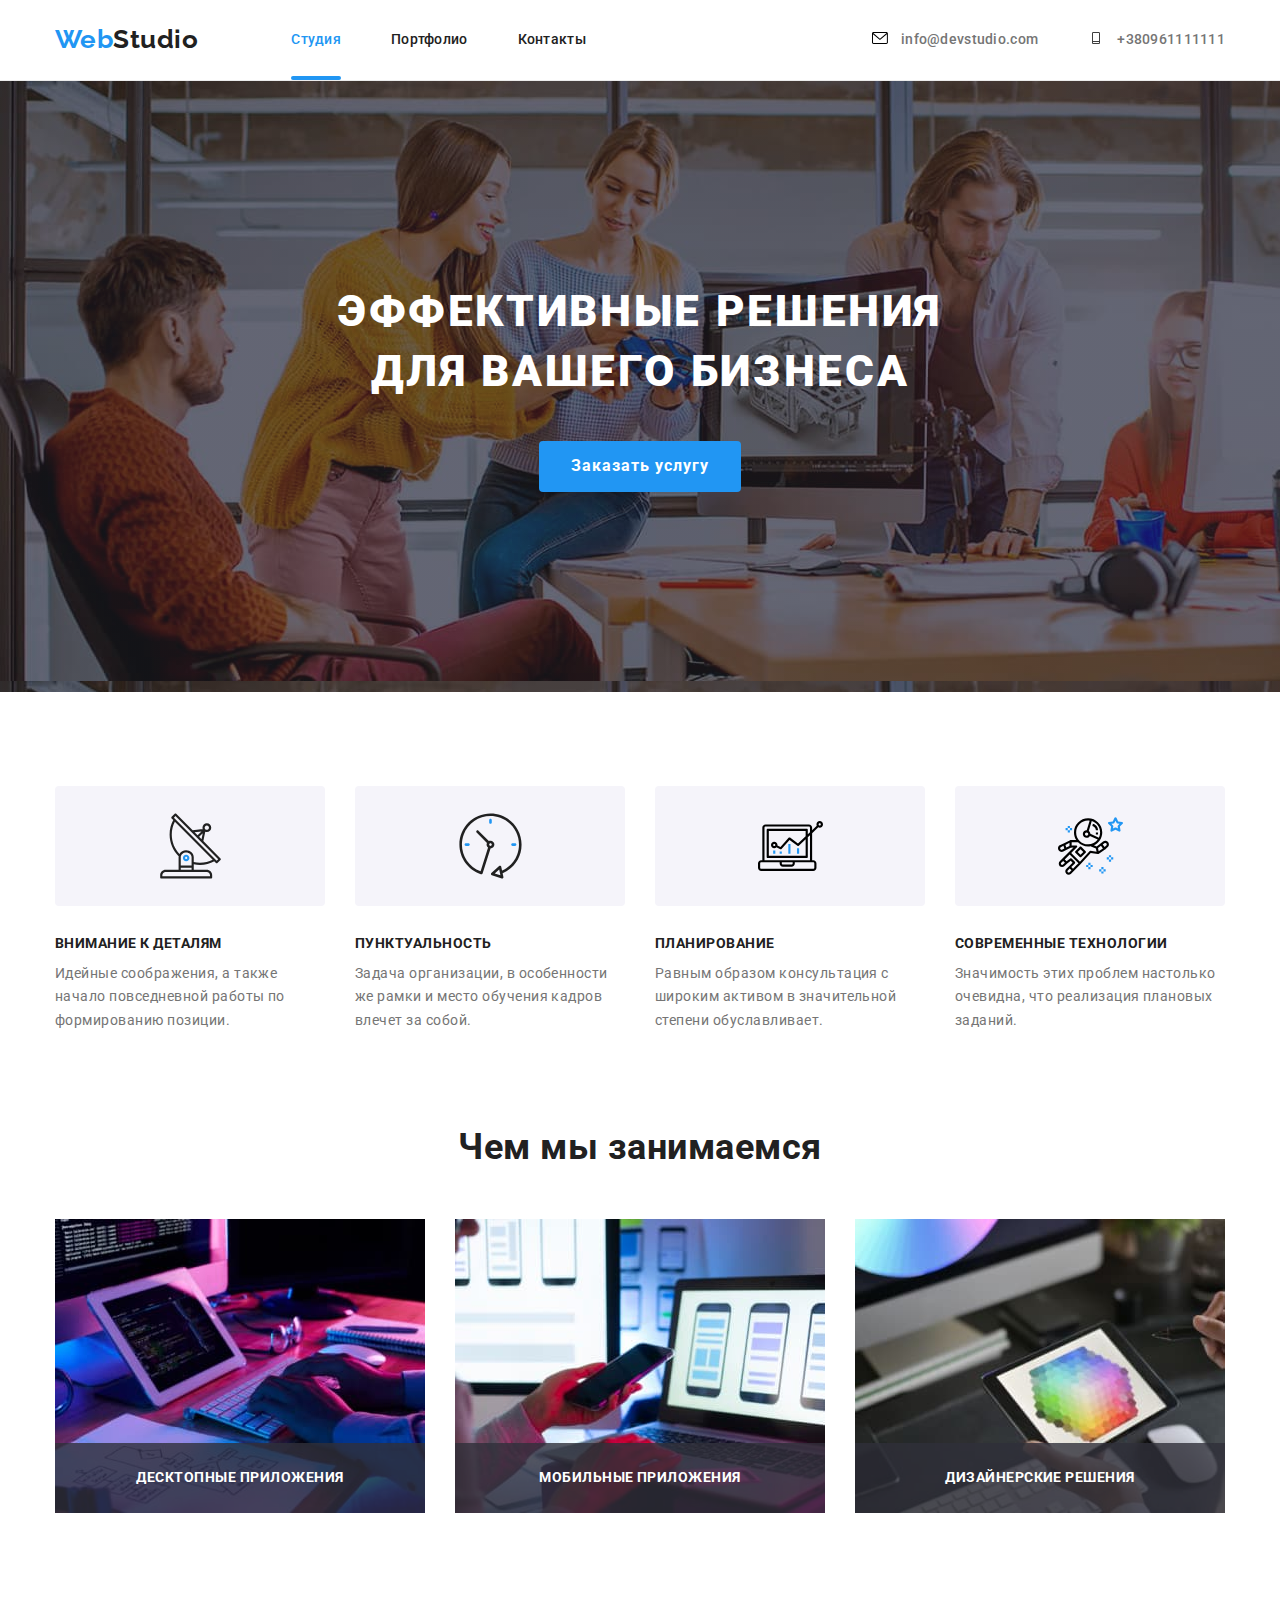
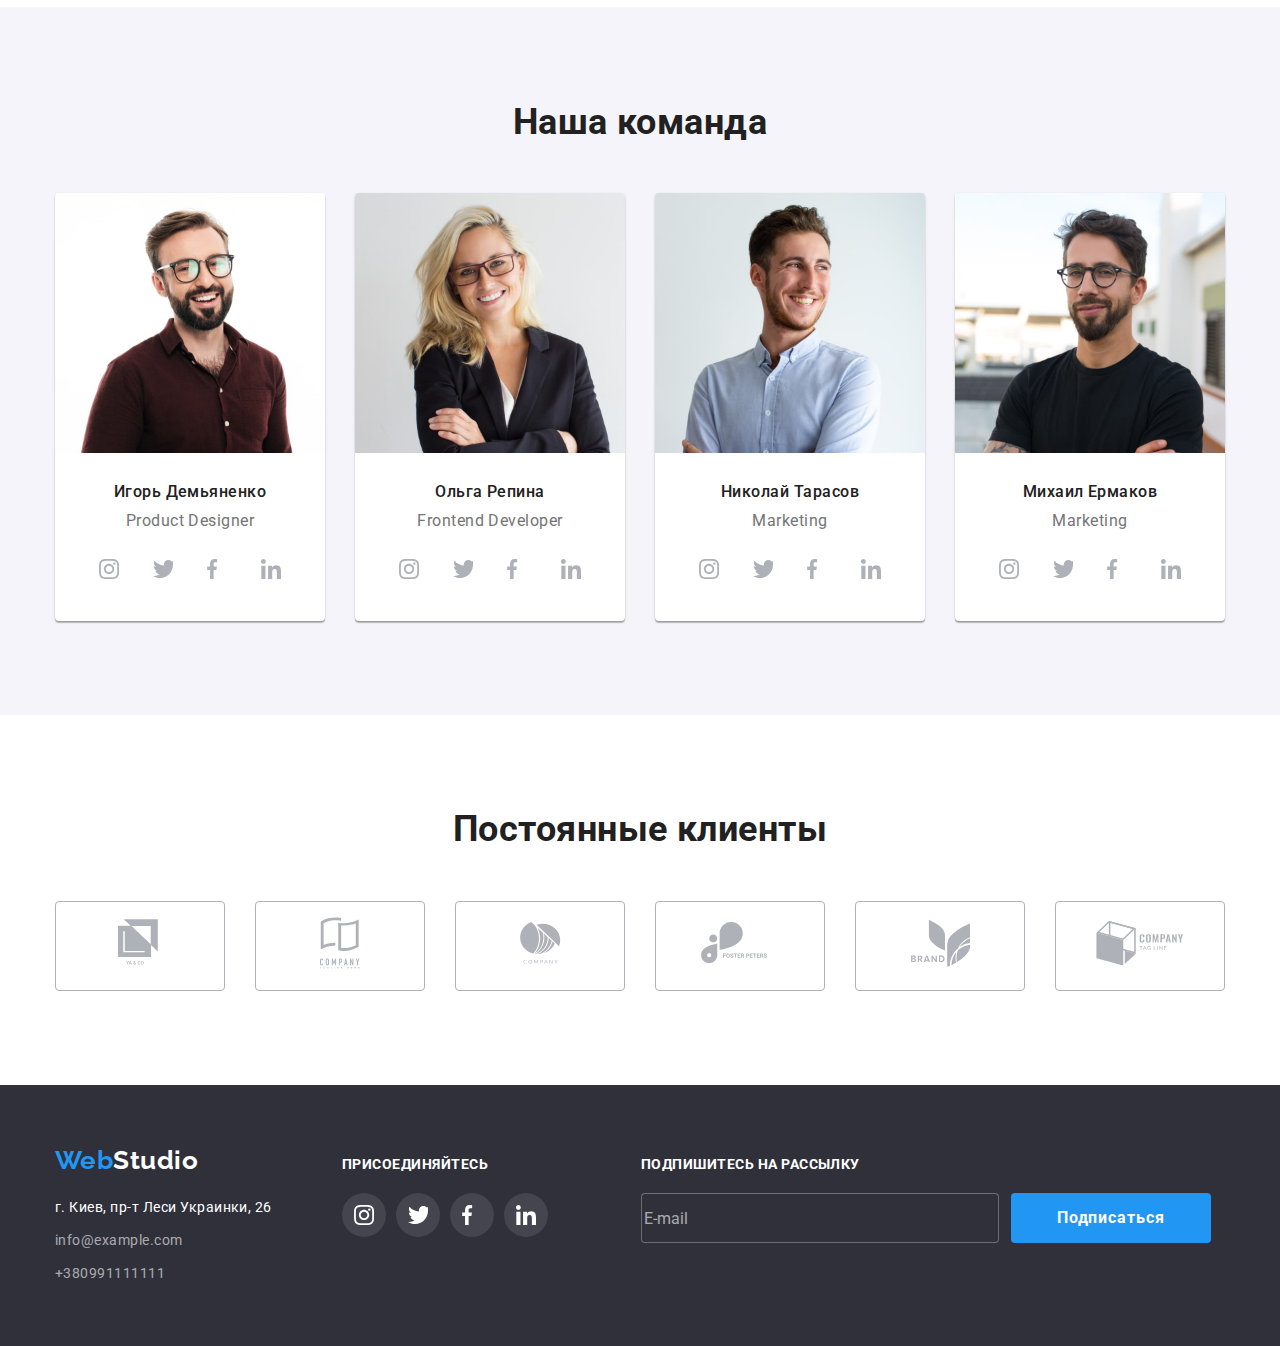
==== index.html @ 142e1faa "готовая форма" ====
<!DOCTYPE html>
<html lang="ru">
<head>
    <meta charset="UTF-8">
    <meta name="viewport" content="width=device-width, initial-scale=1.0">
    <title>WebStudio</title>
    <!-- шрифты -->
    <link rel="preconnect" href="https://fonts.gstatic.com">
    <link href="https://fonts.googleapis.com/css2?family=Raleway:wght@700&family=Roboto:wght@400;500;700;900&display=swap" rel="stylesheet">
    <!-- нормалайз -->     
    <link rel="stylesheet" href="https://cdnjs.cloudflare.com/ajax/libs/modern-normalize/1.0.0/modern-normalize.min.css">

    <link rel="stylesheet" href="./css/styles.css"/>
</head>
<body>
    <header class="header">
        <div class="container">
            <nav class="navigation">
                <a class="logo" href="./index.html">Web<span class="span-header">Studio</span></a>
                <ul class="navigation-list list">
                    <li class="item">
                        <a class="navigation-link twin current" href="">Студия</a>
                    </li>
                    <li class="item">
                        <a class="navigation-link twin" href="./portfolio.html">Портфолио</a>
                    </li>
                    <li class="item">
                        <a class="navigation-link twin" href="">Контакты</a>
                    </li>
                </ul>
            </nav>
                <ul class="contacts-list list">
                    <li class="item">
                        <a class="info twin" href="mailto:info@devstudio.com">
                            <svg class="icons-link" width="16" height="12">
                                <use href="./images/icons.svg#mail"></use>
                            </svg>
                            info@devstudio.com
                        </a>
                    </li>
                    <li class="item">
                        <a class="info twin" href="tel:+380961111111">
                            <svg class="icons-link" width="16" height="12">
                                <use href="./images/icons.svg#phone"></use>
                            </svg>
                            +380961111111
                        </a>
                    </li>
                </ul>
        </div>
    </header>
    <main>
        <!-- HERO -->
        <section class="section-hero section">
            <h1 class="heading">Эффективные решения<br/>для вашего бизнеса</h1>
                <button class="button hero" type="button" data-modal-open>Заказать услугу</button>
        </section>
        <section class="section-advantages section">
            <div class="container">
                <h2 class="visually-hidden">Преимущества</h2>
                <ul class="advantages list">
                    <li class="item">
                        <div class="box">
                            <svg class="icons-advantages" width="65" height="70">
                                <use href="./images/icons.svg#antenna"></use>
                            </svg>
                        </div>
                        <h3 class="heading">Внимание к деталям</h3>
                        <p>Идейные соображения, а также начало повседневной работы по формированию позиции.</p>
                    </li>
                    <li class="item">
                        <div class="box">
                            <svg class="icons-advantages" width="65" height="70">
                                <use href="./images/icons.svg#clock"></use>
                            </svg>
                        </div>
                        <h3 class="heading">Пунктуальность</h3>
                        <p>Задача организации, в особенности же рамки и место обучения кадров влечет за собой.</p>
                    </li>
                    <li class="item">
                        <div class="box">
                            <svg class="icons-advantages" width="65" height="70">
                                <use href="./images/icons.svg#diagram"></use>
                            </svg>
                        </div>
                        <h3 class="heading">Планирование</h3>
                        <p>Равным образом консультация с широким активом в значительной степени обуславливает.</p>
                    </li>
                    <li class="item">
                        <div class="box">
                            <svg class="icons-advantages" width="65" height="70">
                                <use href="./images/icons.svg#astronaut"></use>
                            </svg>
                        </div>
                        <h3 class="heading">Современные технологии</h3>
                        <p>Значимость этих проблем настолько очевидна, что реализация плановых заданий.</p>
                    </li>
                </ul>
            </div>
        </section>
        <section class="section-occupation section">
            <div class="container">
                <h2 class="heading">Чем мы занимаемся</h2>
                <ul class="occupation-list list">
                    <li class="item">
                        <div class="occupation-wrapper">
                            <img src="./images/занятие/img.jpg" alt="" width="370" height="294">
                            <p class="occupation-text">Десктопные приложения</p>
                        </div>
                    </li>
                    <li class="item">
                        <div class="occupation-wrapper">
                            <img src="./images/занятие/img-1.jpg" alt="" width="370" height="294">
                            <p class="occupation-text">Мобильные приложения</p>
                        </div>
                    </li>
                    <li class="item">
                        <div class="occupation-wrapper">
                            <img src="./images/занятие/img-2.jpg" alt="" width="370" height="294">
                            <p class="occupation-text">Дизайнерские решения</p>
                        </div>
                    </li>
                </ul>
            </div>
        </section>
        <section class="section-team section">
            <div class="container">
                <h2 class="heading">Наша команда</h2>
                <ul class="team-list list">
                    <li class="item">
                        <div class="card">
                            <div class="card-thumb">
                        <img src="./images/команда/img.jpg" alt="" width="270" height="260">
                            </div>
                            <div class="our-team">
                                <h3 class="heading">Игорь Демьяненко</h3>
                                <p>Product Designer</p>
                                <ul class="icon-list list">
                                    <li class="item-icon">
                                        <a class="social-link" href="#">
                                            <svg class="svg-icons">
                                                <use href="./images/icons.svg#instagram"></use>
                                            </svg>
                                        </a>
                                    </li>
                                    <li class="item-icon">
                                        <a class="social-link" href="#">
                                            <svg class="svg-icons">
                                                <use href="./images/icons.svg#twitter"></use>
                                            </svg>
                                        </a>
                                    </li>
                                    <li class="item-icon">
                                        <a class="social-link" href="#">
                                            <svg class="svg-icons">
                                                <use href="./images/icons.svg#facebook"></use>
                                            </svg>
                                        </a>
                                    </li>
                                    <li class="item-icon">
                                        <a class="social-link" href="#">
                                            <svg class="svg-icons">
                                                <use href="./images/icons.svg#linkedin"></use>
                                            </svg>
                                        </a>
                                    </li>
                                </ul>
                            </div>
                        </div>
                    </li>
                    <li class="item">
                        <div class="card">
                            <div class="card-thumb">
                        <img src="./images/команда/img-1.jpg" alt="" width="270" height="260">
                            </div>
                            <div class="our-team">
                                <h3 class="heading">Ольга Репина</h3>
                                <p>Frontend Developer</p>
                                <ul class="icon-list list">
                                    <li class="item-icon">
                                        <a class="social-link" href="#">
                                            <svg class="svg-icons">
                                                <use href="./images/icons.svg#instagram"></use>
                                            </svg>
                                        </a>
                                    </li>
                                    <li class="item-icon">
                                        <a class="social-link" href="#">
                                            <svg class="svg-icons">
                                                <use href="./images/icons.svg#twitter"></use>
                                            </svg>
                                        </a>
                                    </li>
                                    <li class="item-icon">
                                        <a class="social-link" href="#">
                                            <svg class="svg-icons">
                                                <use href="./images/icons.svg#facebook"></use>
                                            </svg>
                                        </a>
                                    </li>
                                    <li class="item-icon">
                                        <a class="social-link" href="#">
                                            <svg class="svg-icons">
                                                <use href="./images/icons.svg#linkedin"></use>
                                            </svg>
                                        </a>
                                    </li>
                                </ul>
                            </div>
                        </div>
                    </li>
                    <li class="item">
                        <div class="card">
                            <div class="card-thumb">
                        <img src="./images/команда/img-2.jpg" alt="" width="270" height="260">
                            </div>
                            <div class="our-team">
                                <h3 class="heading">Николай Тарасов</h3>
                                <p>Marketing</p>
                                <ul class="icon-list list">
                                    <li class="item-icon">
                                        <a class="social-link" href="#">
                                            <svg class="svg-icons">
                                                <use href="./images/icons.svg#instagram"></use>
                                            </svg>
                                        </a>
                                    </li>
                                    <li class="item-icon">
                                        <a class="social-link" href="#">
                                            <svg class="svg-icons">
                                                <use href="./images/icons.svg#twitter"></use>
                                            </svg>
                                        </a>
                                    </li>
                                    <li class="item-icon">
                                        <a class="social-link" href="#">
                                            <svg class="svg-icons">
                                                <use href="./images/icons.svg#facebook"></use>
                                            </svg>
                                        </a>
                                    </li>
                                    <li class="item-icon">
                                        <a class="social-link" href="#">
                                            <svg class="svg-icons">
                                                <use href="./images/icons.svg#linkedin"></use>
                                            </svg>
                                        </a>
                                    </li>
                                </ul>
                            </div>
                        </div>
                    </li>
                    <li class="item">
                        <div class="card">
                            <div class="card-thumb">
                        <img src="./images/команда/img-3.jpg" alt="" width="270" height="260">
                            </div>
                            <div class="our-team">
                                <h3 class="heading">Михаил Ермаков</h3>
                                <p>Marketing</p>
                                <ul class="icon-list list">
                                    <li class="item-icon">
                                        <a class="social-link" href="#">
                                            <svg class="svg-icons">
                                                <use href="./images/icons.svg#instagram"></use>
                                            </svg>
                                        </a>
                                    </li>
                                    <li class="item-icon">
                                        <a class="social-link" href="#">
                                            <svg class="svg-icons">
                                                <use href="./images/icons.svg#twitter"></use>
                                            </svg>
                                        </a>
                                    </li>
                                    <li class="item-icon">
                                        <a class="social-link" href="#">
                                            <svg class="svg-icons">
                                                <use href="./images/icons.svg#facebook"></use>
                                            </svg>
                                        </a>
                                    </li>
                                    <li class="item-icon">
                                        <a class="social-link" href="#">
                                            <svg class="svg-icons">
                                                <use href="./images/icons.svg#linkedin"></use>
                                            </svg>
                                        </a>
                                    </li>
                                </ul>
                            </div>
                        </div>
                    </li>
                </ul>
            </div>
        </section>
        <section class="section-clients section">
            <div class="container">
                <h2 class="heading">Постоянные клиенты</h2>
                <ul class="clients-list list">
                    <li class="item-clients">
                        <a href="#">
                            <svg class="svg-logo" width="44" height="49">
                                <use href="./images/icons.svg#logo-1"></use>
                            </svg>
                        </a>
                    </li>
                    <li class="item-clients">
                        <a href="#">
                            <svg class="svg-logo" width="40" height="52">
                                <use href="./images/icons.svg#logo-2"></use>
                            </svg>
                        </a>
                    </li>
                    <li class="item-clients">
                        <a href="#">
                            <svg class="svg-logo" width="41" height="42">
                                <use href="./images/icons.svg#logo-3"></use>
                            </svg>
                        </a>
                    </li>
                    <li class="item-clients">
                        <a href="#">
                            <svg class="svg-logo" width="79" height="42">
                                <use href="./images/icons.svg#logo-4"></use>
                            </svg>
                        </a>
                    </li>
                    <li class="item-clients">
                        <a href="#">
                            <svg class="svg-logo" width="59" height="47">
                                <use href="./images/icons.svg#logo-5"></use>
                            </svg>
                        </a>
                    </li>
                    <li class="item-clients">
                        <a href="#">
                            <svg class="svg-logo" width="88" height="45">
                                <use href="./images/icons.svg#logo-6"></use>
                            </svg>
                        </a>
                    </li>
                </ul>
            </div>
        </section>
    </main>
    <footer class="footer">
        <div class="container">
            <div class="footer-wrapper">
                <div class="footer-address">
                    <a class="logo footer" href="">Web<span class="span-footer">Studio</span>
                    </a>
                    <address class="address">
                        <p>г. Киев, пр-т Леси Украинки, 26</p>
                        <ul class="footer-contacts list">
                            <li class="item">
                                <a class="info" href="mailto:info@example.com">info@example.com</a>
                            </li>
                            <li class="item">
                                <a class="info" href="tel:+380991111111">+380991111111</a>
                            </li>
                        </ul>
                    </address>
                </div>
                <div class="footer-social">
                    <b class="join">ПРИСОЕДИНЯЙТЕСЬ</b>
                    <ul class="footer-social-list list">
                        <li class="social-item">
                            <a class="social-link" href="#">
                                <svg class="svg-icons white">
                                    <use href="./images/icons.svg#instagram"></use>
                                </svg>
                            </a>
                        </li>
                        <li class="social-item">
                            <a class="social-link" href="#">
                                <svg class="svg-icons white">
                                    <use href="./images/icons.svg#twitter"></use>
                                </svg>
                            </a>
                        </li>
                        <li class="social-item">
                            <a class="social-link" href="#">
                                <svg class="svg-icons white">
                                    <use href="./images/icons.svg#facebook"></use>
                                </svg>
                            </a>
                        </li>
                        <li class="social-item">
                            <a class="social-link" href="#">
                                <svg class="svg-icons white">
                                    <use href="./images/icons.svg#linkedin"></use>
                                </svg>
                            </a>
                        </li>
                    </ul>
                </div>
                <div class="footer-subscribe">
                    <b class="subscribe">Подпишитесь на рассылку</b>
                    <form>
                        <input class="subscribe-input" type="email" placeholder="E-mail">
                        <button>Подписаться</button>
                    </form>
                </div>
            </div>
        </div>
    </footer>
    <div class="backdrop is-hidden" data-modal>
        <div class="modal">
            <button class="modal-button" type="button" data-modal-close>
                <svg class="button-svg" width="11" height="11">
                    <use href="./images/icons.svg#close-btn"></use>
                </svg>
            </button>
            <form class="form" action="#">
                <b>Оставьте свои данные, мы вам перезвоним</b>
                <lable class="form-lable">
                    Имя        
                    <span class="wrapper-field">
                        <input class="form-input" type="name">
                        <svg class="form-svg" width="18" height="18">
                            <use href="./images/icons.svg#form-1"></use>
                        </svg>
                    </span>
                </lable>
                <lable class="form-lable">
                    Телефон
                    <span class="wrapper-field">
                        <input class="form-input" type="tel" required
                        pattern="[0-9]{3}-[0-9]{3}-[0-9]{2}-[0-9]{2}" title="096-111-11-11">
                        <svg class="form-svg" width="18" height="18">
                            <use href="./images/icons.svg#form-2"></use>
                        </svg>
                    </span>
                </lable>
                <lable class="form-lable">
                    Почта
                    <span class="wrapper-field">
                        <input class="form-input" type="email" required>
                        <svg class="form-svg" width="18" height="18">
                            <use href="./images/icons.svg#form-3"></use>
                        </svg>
                    </span>
                </lable>
                <label class="form-lable massage">
                    Комментарий
                    <textarea class="form-message" name="comment" placeholder="Введите текст"></textarea>
                </label>
                <input type="checkbox" id="user-term" name="user-term" class="input-checkbox visually-hidden" required>
                <label for="user-term" class="lable-checkbox">
                    Соглашаюсь с рассылкой и принимаю&nbsp;
                    <a href="#">Условия договора</a>
                </label>
                <button type="submit" class="button-form">Отправить</button>
            </form> 
        </div>
    </div>
    <script src="./js/modal.js"></script>
</body>
</html>
---- css/styles.css ----
:root {
    --primary-text-color: #212121;
    --primary-white-color: #ffffff;
    --title-text-color: #757575;
    --accent-color:  #2196F3;
    --main-font: Roboto, sans-serif;
    --card-shadow:  0px 1px 3px rgba(0, 0, 0, 0.12),
     0px 1px 1px rgba(0, 0, 0, 0.14), 0px 2px 1px rgba(0, 0, 0, 0.2);
}

body { 
    font-family: Roboto, sans-serif;
    color:var(--title-text-color);
    letter-spacing: 0.03em;
}

h1,
h2,
h3,
h4,
h5,
h6,
p {
    margin: 0;
}

ul, ol {
    margin: 0;
    padding: 0;
}

img {
    display:block;
}

a {
    text-decoration: none;
}

button {
    font-family: inherit;
    cursor: pointer;
    display: block;
    border: none;
}

.container {
    width: 1200px;
    margin: 0 auto;
    padding-left: 15px;
    padding-right: 15px;
    /* background-color: ; */
}

.visually-hidden {
    position: absolute !important;
    clip: rect(1px 1px 1px 1px);  /* IE6, IE7 */
    clip: rect(1px, 1px, 1px, 1px);
    padding: 0 !important; 
    border: 0 !important;
    height: 1px !important;
    width: 1px !important;
    overflow: hidden;
}

/* ==============  LOGO  ============ */

.logo {
    padding-top: 24px;
    padding-bottom: 24px;
    color:var(--accent-color);
    font-family: Raleway, sans-serif;

    font-weight: 700;
    font-size: 26px;
    line-height: 1.2;
}

.logo .span-footer {
    color:var(--primary-white-color);
}

.logo .span-header {
    color:var(--primary-text-color);
}

/* ==============  ССЫЛКИ NAV  ============== */

 .header .twin {
    display: inline-block;
    padding-top: 32px;
    padding-bottom: 32px;

    font-weight: 500;
    font-size: 14px;
    line-height: 1.14;
    letter-spacing: 0.02em;
} 

.navigation-list a {
    position: relative;  /*для подчеркивания*/
    color:var(--primary-text-color);
}

.contacts-list a {
    color:var(--title-text-color);
}

/*  флексы шапки  */

.navigation-list {
    display: flex;
    text-align: center;
    margin-left: 93px;
}

.contacts-list {
    display: flex;
    text-align: center;
    margin-left: auto;
}

.contacts-list .item:not(:last-child){
    margin-right: 50px;
}

.navigation-list .item:not(:last-child){
    margin-right: 50px;
}

/*  svg / contact */

.contacts-list .icons-link {
    display: inline-flex;
    margin-right: 10px;
    color: #757575;
}

.contacts-list .info:hover .icons-link,
.contacts-list .info:focus .icons-link {
    fill:var(--accent-color);
}

/* ==============  эффект текущей страницы ============ */

.navigation-list .current {
    color: var(--accent-color);
}

/*  нижнее подчеркивание */

.current::after{
    content: '';
    position: absolute;
    left: 0;
    bottom: 0;

    display: block;
    width: 100%;
    height: 4px;
    border-radius: 2px;
    background-color:var(--accent-color);

    transition: opacity 250ms cubic-bezier(0.4, 0, 0.2, 1);
}

/* ============== ХЕДЕР  ============== */

.header{
    border-bottom: 1px solid #ECECEC;
}

.header .container {
    display: flex;
    align-items: center;
}

.navigation {
    display: flex;
    align-items: center;
}

/* ============= ГЕРОЙ =============== */

.section-hero {
    max-width: 1600px;
    background-color:#2F303A;
    padding-top: 200px;
    padding-bottom: 200px;
    background-image: linear-gradient(rgba(47, 48, 58, 0.4), rgba(47, 48, 58, 0.4)), url("../images/герой/Img1.jpg");
}

.section-hero h1 {
    margin-bottom: 40px;
    color:var(--primary-white-color);

    font-weight: 900;
    font-size: 44px;
    line-height: 1.37;
    text-align: center;
    letter-spacing: 0.06em;
    text-transform: uppercase
}

/* ============== ЗАГОЛОВКИ / цвет  ============== */

.heading {
    color:var(--primary-text-color);
}

/* ==============  КНОПКИ   ============== */

.section-hero button {
    text-align: center;
    margin: 0 auto;

    min-width: 200px;
    font-weight: 700;
    font-size: 16px;
    line-height: 1.88;
    letter-spacing: 0.06em;

    padding: 10px 32px;
    border-radius: 4px;
    background-color: var(--accent-color);
    color: var(--primary-white-color);
}

/* ============= ПРЕИМУЩЕСТВА =============== */

.section-advantages .container {
    padding-top: 94px;
}

.advantages h3 {
    margin-bottom: 10px;

    font-weight: 700;
    font-size: 14px;
    line-height: 1.14;
    text-transform: uppercase;
}

.advantages p {
    font-size: 14px;
    line-height: 1.71;
}

.advantages {
    display: flex;
}

.advantages .item:not(:last-child){
    margin-right: 30px;
}

.box {
    display: flex;
    justify-content: center;
    align-items: center;
    width: 270px;
    height: 120px;
    background: #F5F4FA;
    border-radius: 4px;
    margin-bottom: 30px;
}

/* ============= ЗАНЯТИЕ =============== */

.section-occupation .container {
    padding-top: 94px;
    padding-bottom: 94px;
}

.section-occupation h2 {
    margin-bottom: 50px;
    text-align: center;

    font-weight: 700;
    font-size: 36px;
    line-height: 1.16;
}

.occupation-list {
    display: flex;
}

.occupation-list .item:not(:last-child){
    margin-right: 30px;
}


/*  встплывающее окно  */
.occupation-wrapper {
    position: relative;
}

.occupation-text {
    position: absolute;
    bottom:0;
    right:0;
    width: 100%;
    padding-top: 27px;
    padding-bottom: 27px;

    font-weight: 700;
    font-size: 14px;
    line-height: 1.14;
    text-align: center;
    text-transform: uppercase;
    color: var(--primary-white-color);
    background-color: rgba(47, 48, 58, 0.8);

}
/* ============= Наша команда / svg  =============== */

.svg-icons {
    fill: #AFB1B8;
    width: 20px;
    height: 20px;
}

.icon-list {
    display: flex;
    justify-content: space-between;
    padding-left: 32px;
    padding-right: 32px;
}

.social-link {
    display: flex;
    justify-content: center;
    align-items: center;
    width: 44px;
    height: 44px;
    border-radius: 50%;

    transition: background-color 250ms cubic-bezier(0.4, 0, 0.2, 1);
}

.social-link:hover .svg-icons,
.social-link:focus .svg-icons {
    fill: var(--primary-white-color);    
}

.item-icon:hover .social-link,
.item-icon:focus .social-link{
    background-color:var(--accent-color);
}

/* ============= Наша команда  =============== */
.section-team {
    padding-top: 94px;
    padding-bottom: 94px;
    background-color: #F5F4FA;
}

.section-team h2 {
    margin-bottom: 50px;

    font-weight: 700;
    font-size: 36px;
    line-height: 1.17;
    text-align: center;
}

.team-list {
    display: flex;
}

.team-list .item:not(:last-child){
    margin-right: 30px;
} 

.team-list h3 {
    margin-bottom: 10px;

    font-weight: 500;
    font-size: 16px;
    line-height: 1.18;
}

.team-list p {
    margin-bottom: 16px;

    font-size: 16px;
    line-height: 1.18;
}

.card {
    background: var(--primary-white-color);
    border-radius: 0px 0px 4px 4px;
    box-shadow: var(--card-shadow);
    border-radius: 4px;
    overflow: hidden;
}

.our-team {
    padding-top: 30px;
    padding-bottom: 30px;
    text-align: center;
}

/* ============== ПОСТОЯННЫЕ КЛИЕНТЫ ============== */
.section-clients {
    padding-top: 94px;
    padding-bottom: 94px;
}

.section-clients h2 {
    font-weight: 700;
    font-size: 36px;
    line-height: 1.16;
    text-align: center;

    margin-bottom: 50px;
}

.clients-list {
    display: flex;
    justify-content: space-between;
}

.item-clients {
    display: flex;
    justify-content: center;
    align-items: center;

    width: 170px;
    height: 90px;
    border: 1px solid #AFB1B8; 
    box-sizing: border-box;
    border-radius: 4px;
}

.svg-logo {
    fill: #AFB1B8;
} 

.clients-list .item:not(:last-child){
    margin-right: 30px;
}

.item-clients:hover {
    border-color:var(--accent-color);
    transition: border-color 250ms cubic-bezier(0.4, 0, 0.2, 1);
}

.item-clients:hover .svg-logo {
    fill: var(--accent-color);
    transition: fill 250ms cubic-bezier(0.4, 0, 0.2, 1);
}

/* ============== FOOTER ============== */

.footer {
    padding-top: 60px;
    padding-bottom: 60px;
    background-color: #2F303A;
}

.footer-wrapper {
    display: flex;
    align-items: baseline;
}

.footer-address {
    margin-right: 70px;
}

.address {
    font-style:normal;
    font-size: 14px;
    line-height: 1.71;
 }

.address p { 
    color:var(--primary-white-color);

    margin-top: 20px; /* for logo*/
    margin-bottom: 9px;
}

.footer-contacts .info {
    font-size: 14px;
    line-height: 1.7;
    color: rgba(255, 255, 255, 0.6);
}

.footer-contacts .item:not(:last-child){
    margin-bottom: 9px;
}

 /*  ПРИСОЕДИНЯЙТЕСЬ  */

 .footer-social {
     margin-right: 93px;
 }

 .footer-social-list {
     display: flex;
     margin-top: 20px;  /* от присоединяйтесь*/
 }

.footer-social-list .social-item:not(:last-child){
    margin-right: 10px;
}

.join {
    font-weight: 700;
    font-size: 14px;
    line-height: 1.14;
    color: var(--primary-white-color);
}

.social-link .white{
    fill:var(--primary-white-color);
}

.footer-social-list .social-link {
    background-color: rgba(255, 255, 255, 0.1);
}

.footer-social-list .social-link:hover,
.footer-social-list .social-link:focus {
    background-color: var(--accent-color);
}

/*div - subscribe*/

.footer-subscribe form {
    display: flex;
    margin-top: 20px;
}

.footer-subscribe b {
    font-weight: 700;
    font-size: 14px;
    line-height: 16px;
    text-transform: uppercase;

    color: var(--primary-white-color);
}

/* input */
.footer-subscribe input {
    margin-right: 12px;
    width: 358px;
    height: 50px;

    background-color: #2F303A;
    border: 1px solid rgba(255, 255, 255, 0.3);
    border-radius: 4px;
    color: var(--primary-white-color);
}

.subscribe-input::placeholder {
    color: rgba(255, 255, 255, 0.6);
}

/* button */
.footer-subscribe button {
    font-weight: 700;
    font-size: 16px;
    line-height: 1.87;
    letter-spacing: 0.06em;
    
    min-width: 200px;
    padding: 10px 28px;
    border-radius: 4px;
    background-color: var(--accent-color);
    color: var(--primary-white-color);
}



/* страничка портфолио*/


/* ============== ХОВЕР НА ССЫЛКАХ ============ */

.list {
    list-style: none;
}

.navigation-list a:hover,
.navigation-list a:focus {
    color: var(--accent-color);
}

.contacts-list a:hover,
.contacts-list a:focus {
    color: var(--accent-color);
}

/* ==============  КНОПКИ портфолио  ============== */

.buttons-list {
    display: flex;
    text-align: center;
    justify-content: center;
    padding-top: 94px;
    padding-bottom: 56px;
}

.section-buttons button {
    font-weight: 500;
    font-size: 16px;
    line-height: 1.62;

    padding: 6px 22px;
    border-radius: 4px;

    transition: background-color 250ms cubic-bezier(0.4, 0, 0.2, 1);
}
    
.buttons-list .item:not(:last-child){
    margin-right: 8px;
}

.buttons-list .button:hover,
.buttons-list .button:focus {
    background-color: var(--accent-color);
    color: var(--primary-white-color);
}

/* ============== ССЫЛКИ  работ портфолио ============== */

.works-list h3 {
    margin-bottom: 4px;
    font-weight: 700;
    font-size: 18px;
    line-height: 2;
    letter-spacing: 0.06em;

    color:var(--primary-text-color);
}

.works-list p {
    color:var(--title-text-color);
    font-size: 16px;
    line-height: 1.87;
}

.works-list {
    display:flex;
    flex-wrap: wrap;
    margin-left: -30px;
    margin-top: -30px;
}

.works-list img {
    max-width: 100%;
}

.works-list > .item {
    flex-basis: calc(100% / 3 - 30px);
    margin-left: 30px;
    margin-top: 30px;
}

.card-works {
    padding: 20px 24px;
    background-color: #FFFFFF;
    border: 1px solid #EEEEEE;
    box-sizing: border-box;
} 

.works-list .item:hover,
.works-list .item:focus {
    box-shadow: 0px 1px 1px rgba(0, 0, 0, 0.12), 0px 4px 4px rgba(0, 0, 0, 0.06), 1px 4px 6px rgba(0, 0, 0, 0.16);  
}

.section-works .container {
    padding-bottom: 94px;
}

.works-wrapper {
    position : relative;
    overflow: hidden;
}

.works-list .overlay {
    position: absolute;
    top: 0;
    left: 0;
    height: 100%;
    background-color: rgba(33, 150, 243, 0.9);
    color:var(--primary-white-color);
    padding: 63px 24px; 
    /* overflow: scroll; */

    transform: translateY(100%);
    transition: transform 250ms cubic-bezier(0.4, 0, 0.2, 1);
}

.link-wrapper:hover .overlay,
.link-wrapper:focus .overlay {
    transform: translateY(0%);
} 

/*==============  backdrop  =================*/

.backdrop {
    position: fixed;
    top: 0;
    left: 0;
    width: 100%;
    height: 100%;
    background-color: rgba(0, 0, 0, 0.2);
}

.backdrop.is-hidden {
    opacity: 0;
    pointer-events: none;
}

.modal {
    position: absolute;
    top: 50%;
    left: 50%;
    width: 528px;
    height: 581px;
    transform: translate(-50%, -50%);
    background-color: #fff;
    border-radius: 4px;
    padding: 40px; 

}

.modal-button {
    position: absolute;
    top: -13px;
    right: -13px;
    width: 30px;
    height: 30px;
    border-radius: 50%;
    outline: none;

    background-color: #fff;
    border: 1px solid rgba(0, 0, 0, 0.1);
    transition: border 250ms cubic-bezier(0.4, 0, 0.2, 1);
}

.button-svg:hover,
.button-svg:focus {
    fill: var(--accent-color);
}

.is-hidden {
    opacity: 0;
    visibility: hidden;
    pointer-events: none;
}

/* ==================   форма   ==================  */

.form {
    display: flex;
    flex-direction: column;
}

.form b {
    font-weight: 700;
    font-size: 20px;
    line-height: 1.15;
    text-align: center;

    color: var(--primary-text-color);
    margin-bottom: 12px;
}

/* имя.тел.почта */

.form-svg {
    position:absolute;
    top: 50%;
    left: 12px;
    transform: translateY(-50%);
    transition: fill 250ms cubic-bezier(0.4, 0, 0.2, 1);
}

.wrapper-field {
    position: relative;
}

.form-input {
    width: 100%;
    height: 40px;
    padding: 12px;
    padding-left: 42px;
    border: 1px solid rgba(33, 33, 33, 0.2);
    border-radius: 4px;
    transition: border-color 250ms cubic-bezier(0.4, 0, 0.2, 1);
}

.form-input:focus {
    outline: none;
    border-color: var(--accent-color);
}

.wrapper-field {
    display: block;
    margin-top: 4px;
}

.form-input:focus + .form-svg {
    fill: var(--accent-color);
}

.form-lable {
    font-size: 12px;
    line-height: 1.16;
    letter-spacing: 0.01em;
    color: var(--title-text-color);
    margin-bottom: 10px;
}

/* коментарий */

.form-message {
    width: 100%;
    height: 120px;
    padding: 12px 16px;
    resize: none;
    border: 1px solid rgba(33, 33, 33, 0.2);
    border-radius: 4px;
    transition: border-color 250ms cubic-bezier(0.4, 0, 0.2, 1);
    margin-top: 4px;
}

.massage{
    margin-bottom: 20px;
}

.form-message::placeholder {
    color: rgba(117, 117, 117, 0.5);
}

.form-message:focus {
    outline:none;
    border-color: var(--accent-color);
}

/* условия */

.lable-checkbox {
    font-size: 14px;
    line-height: 1.71;
    color: var(--title-text-color);
}

.form a {
    color: var(--accent-color);
    text-decoration:underline;
}

.lable-checkbox {
    font-size: 14px;
    line-height: 1.71;
    color: var(--title-text-color);
    margin-bottom: 40px;

    display: flex;
    align-items: center
}

.lable-checkbox:before {
    content: '';
    display: inline-block;
    width: 15px;
    height: 15px;
    border: 2px solid var(--primary-text-color);
    background-repeat: no-repeat;
    cursor: pointer;
    margin-right: 8px;
}

.input-checkbox:checked + .lable-checkbox::before {
    background-image: url("../images/svg/icon-check.svg");
    background-size: contain;
    border-color:var(--accent-color);
    background-origin: border-box;
    background-color: var(--accent-color);
}

.input-checkbox:focus + .lable-checkbox::before {
    box-shadow: 0 0 0 2px var(--accent-color);
}

/* кнопка */

.form button{
    margin: auto;
    font-weight: 700;
    font-size: 16px;
    line-height: 1.87;
    letter-spacing: 0.06em;

    padding: 10px 55px;
    border-radius: 4px;
    background-color: var(--accent-color);
    color: var(--primary-white-color);
    transition: color 250ms cubic-bezier(0.4, 0, 0.2, 1),background-color 250ms cubic-bezier(0.4, 0, 0.2, 1);
}
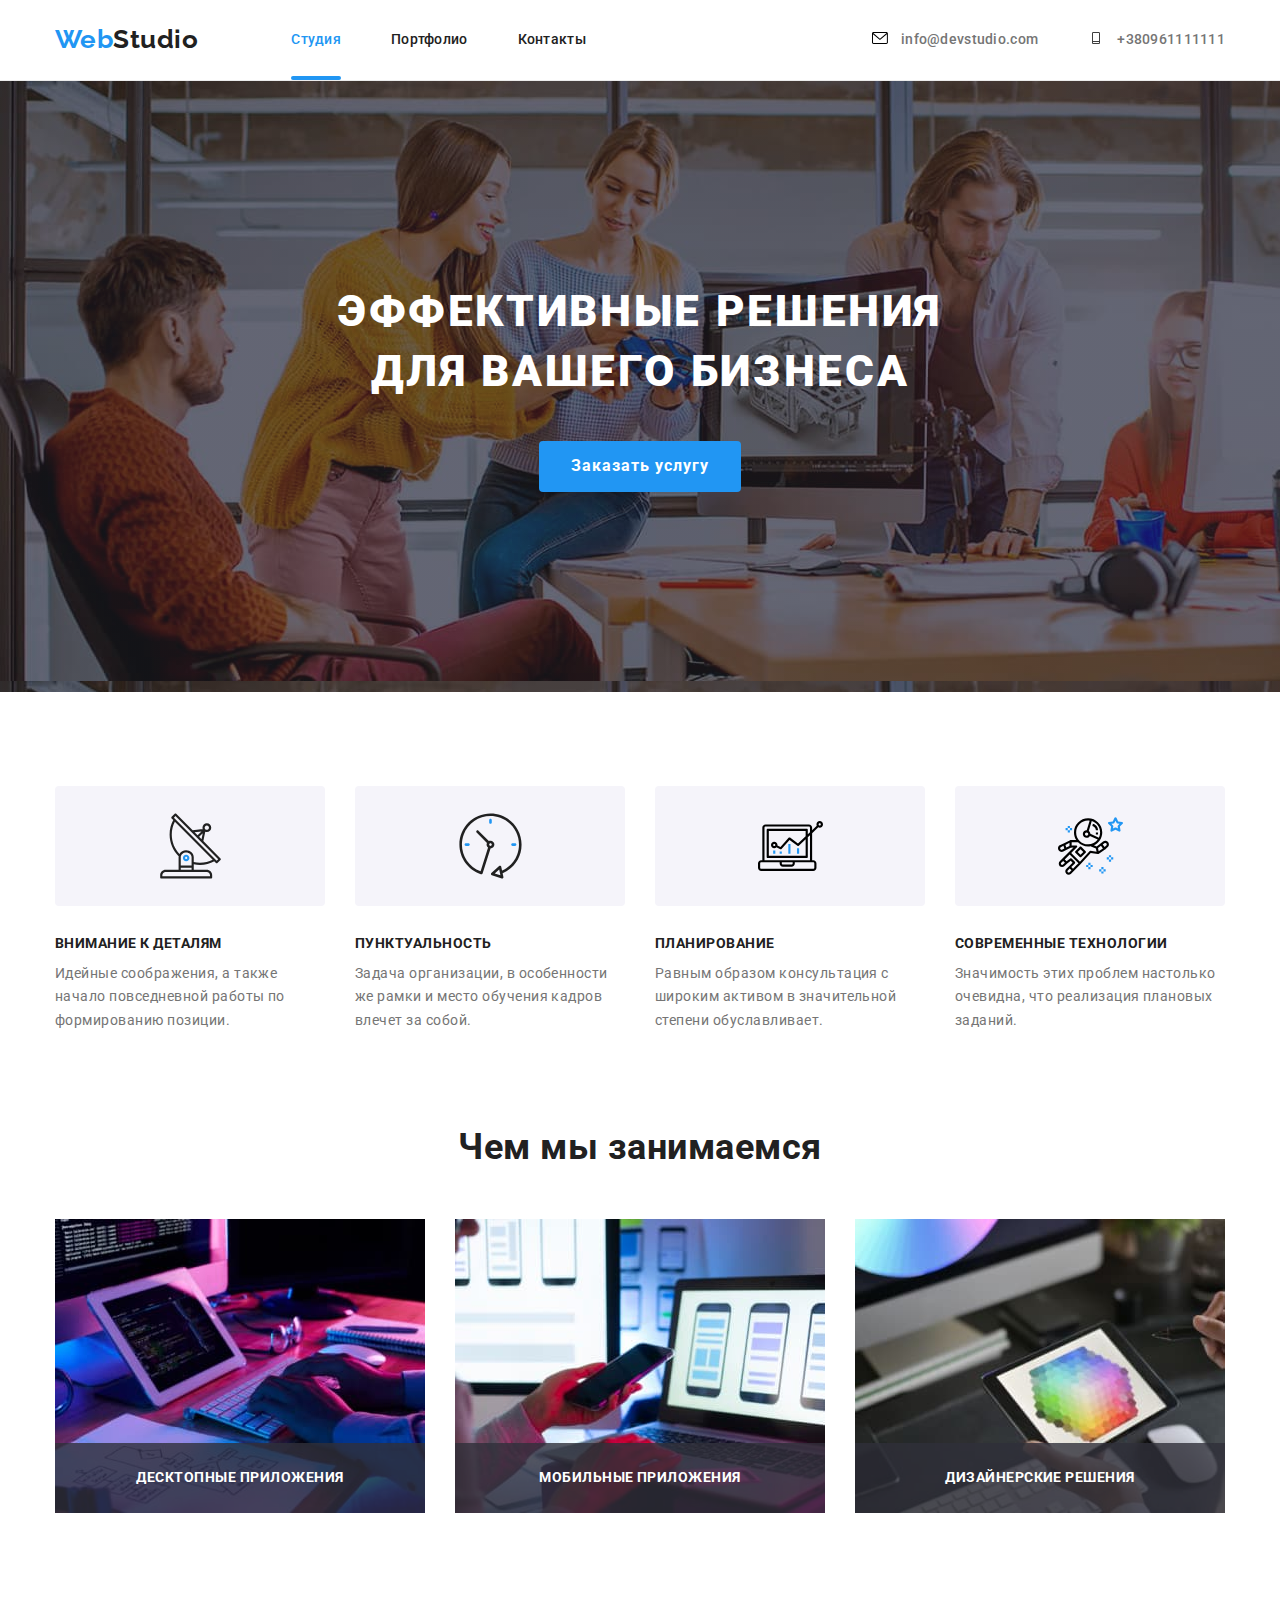
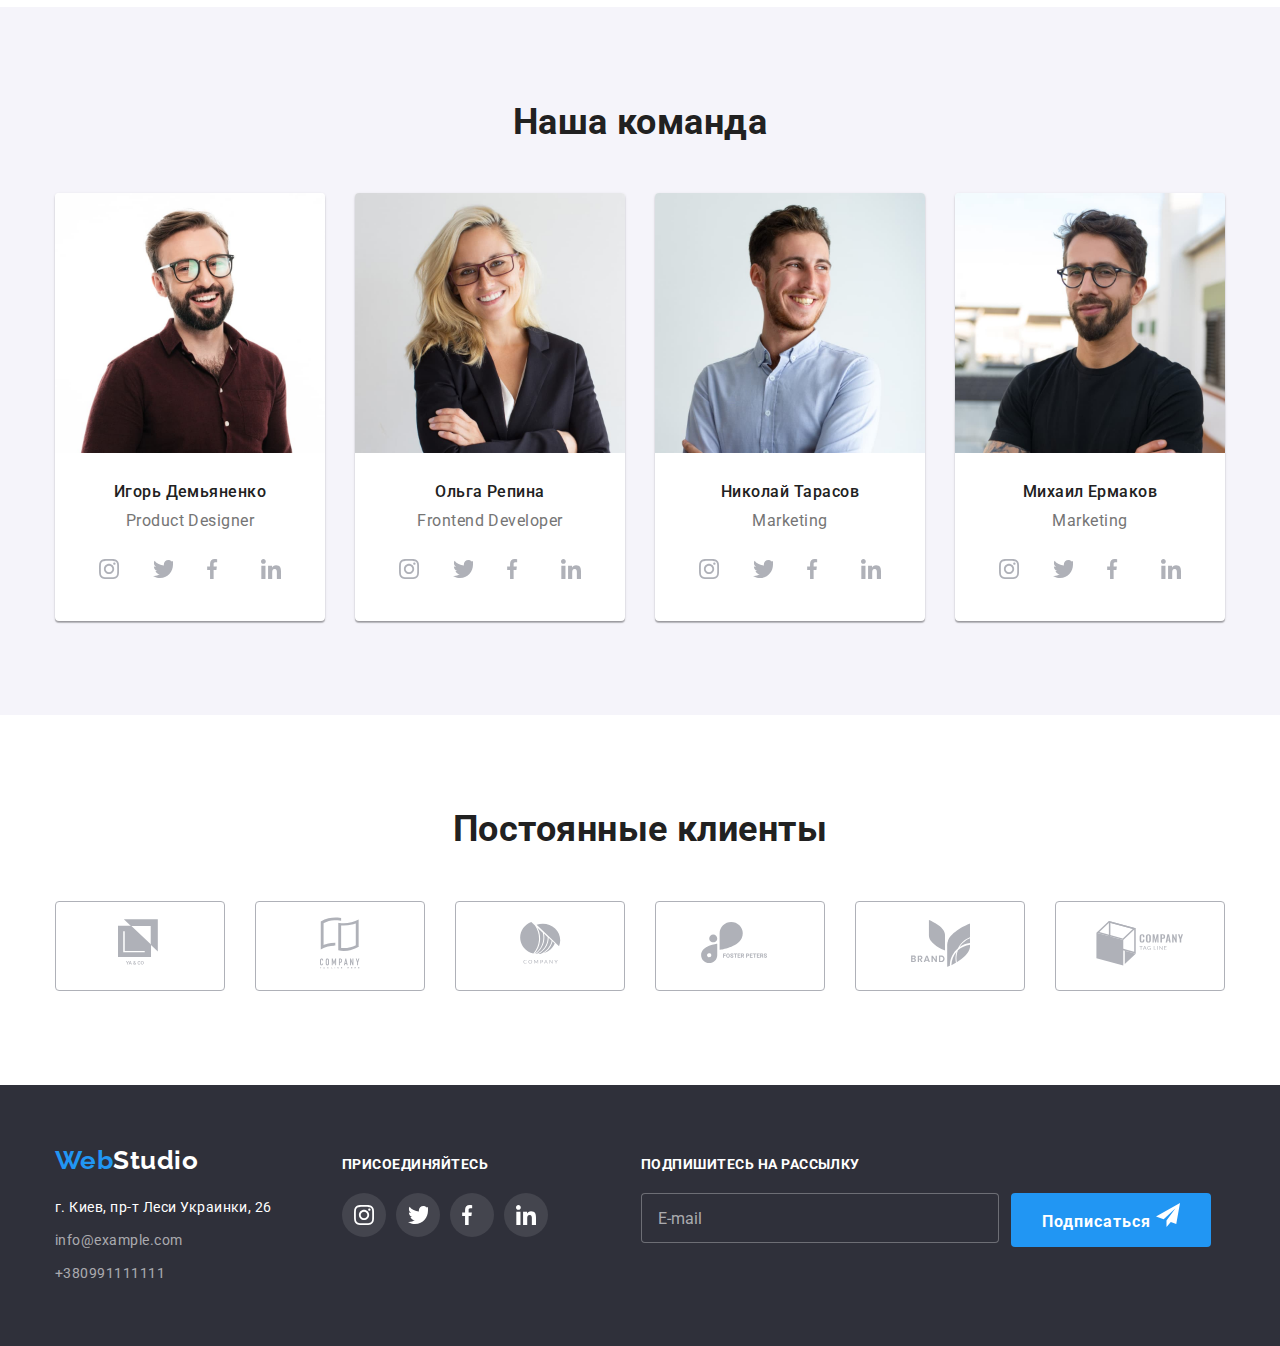
==== commit 208c3bcd: "+" ====
--- a/index.html
+++ b/index.html
@@ -399,7 +399,11 @@
                     <b class="subscribe">Подпишитесь на рассылку</b>
                     <form>
                         <input class="subscribe-input" type="email" placeholder="E-mail">
-                        <button>Подписаться</button>
+                        <button class="subscribe-button">Подписаться
+                            <svg class="subscribe-svg" width="24" height="24">
+                                <use href="../images/icons.svg#telegramm"></use>
+                            </svg>
+                        </button>
                     </form>
                 </div>
             </div>
--- a/css/styles.css
+++ b/css/styles.css
@@ -552,6 +552,7 @@
     border: 1px solid rgba(255, 255, 255, 0.3);
     border-radius: 4px;
     color: var(--primary-white-color);
+    padding: 15px 16px;
 }
 
 .subscribe-input::placeholder {
@@ -560,6 +561,7 @@
 
 /* button */
 .footer-subscribe button {
+    position: relative;
     font-weight: 700;
     font-size: 16px;
     line-height: 1.87;
@@ -572,10 +574,14 @@
     color: var(--primary-white-color);
 }
 
-
+/* .subscribe-svg {
+    position: absolute;
+    right: 10px;
+    bottom: 25%;
+    margin-right:10px;  
+} */
 
 /* страничка портфолио*/
-
 
 /* ============== ХОВЕР НА ССЫЛКАХ ============ */
 
@@ -771,7 +777,6 @@
 }
 
 /* имя.тел.почта */
-
 .form-svg {
     position:absolute;
     top: 50%;
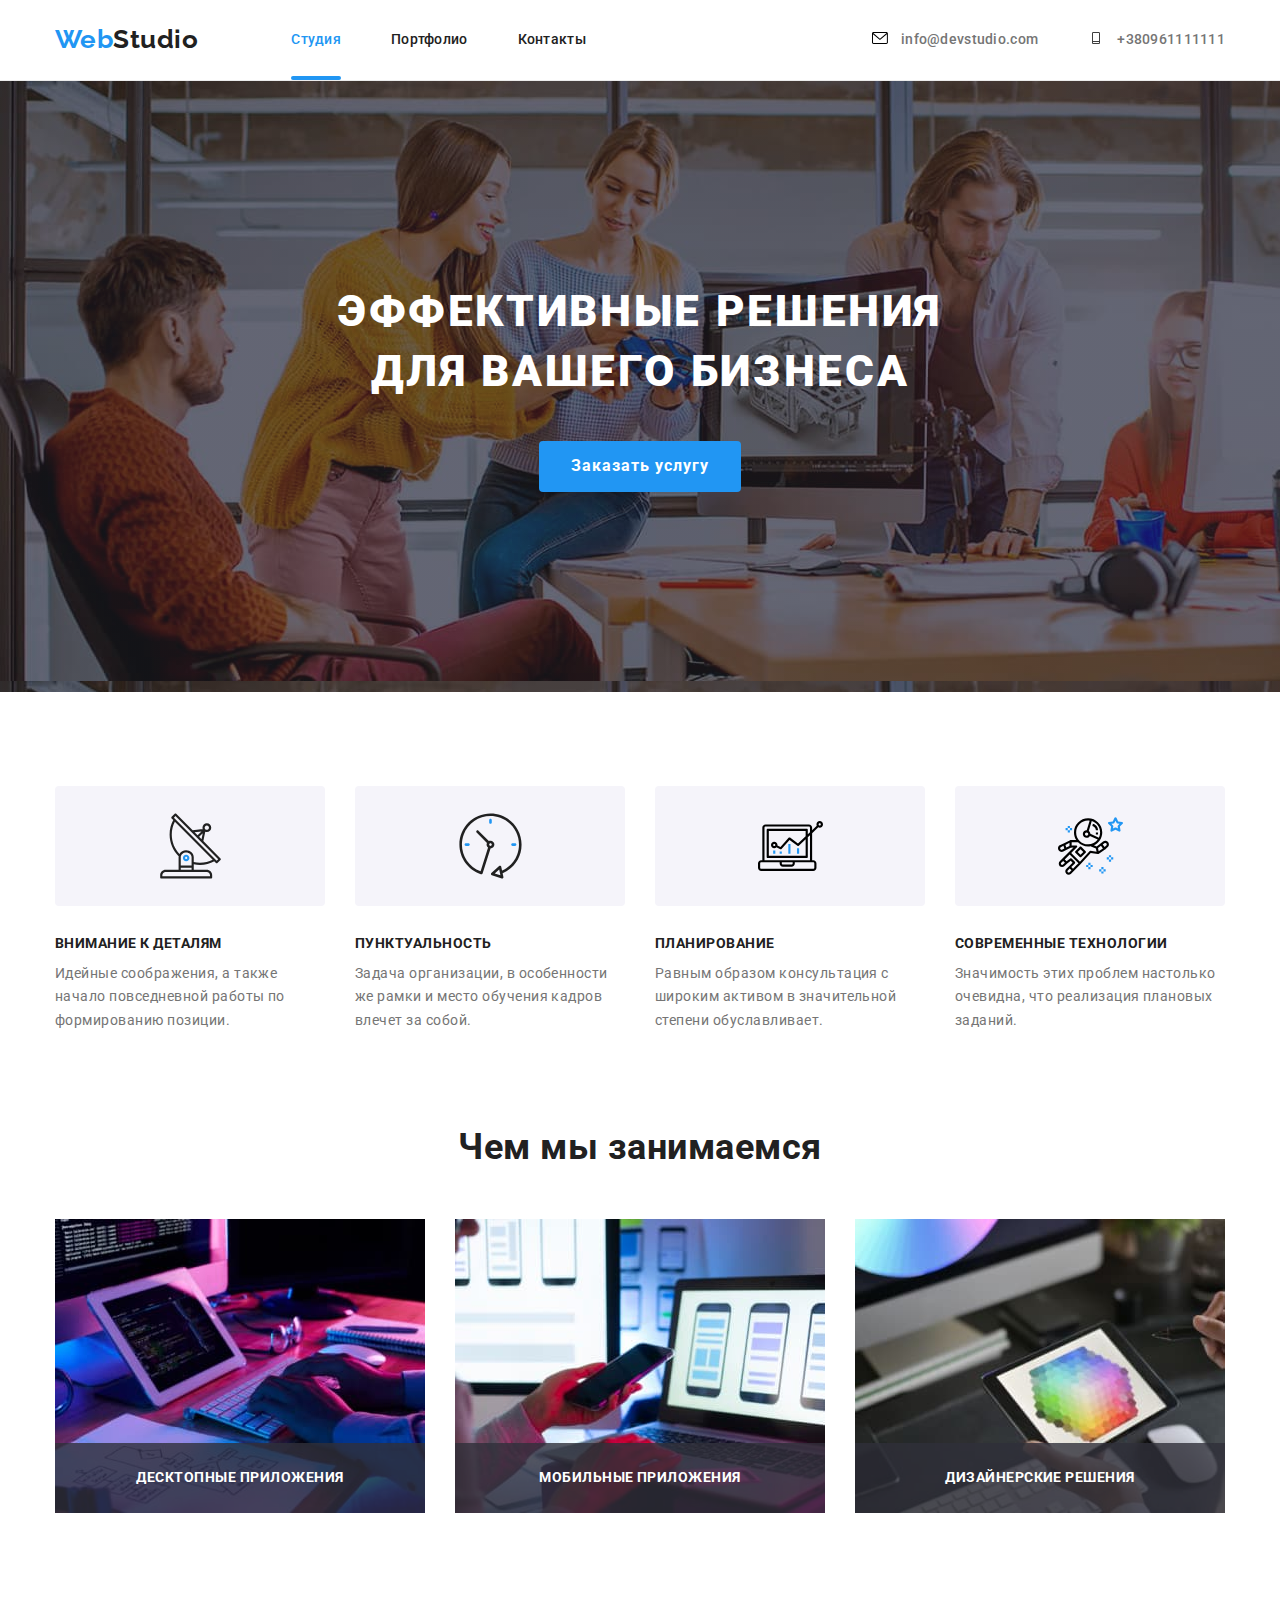
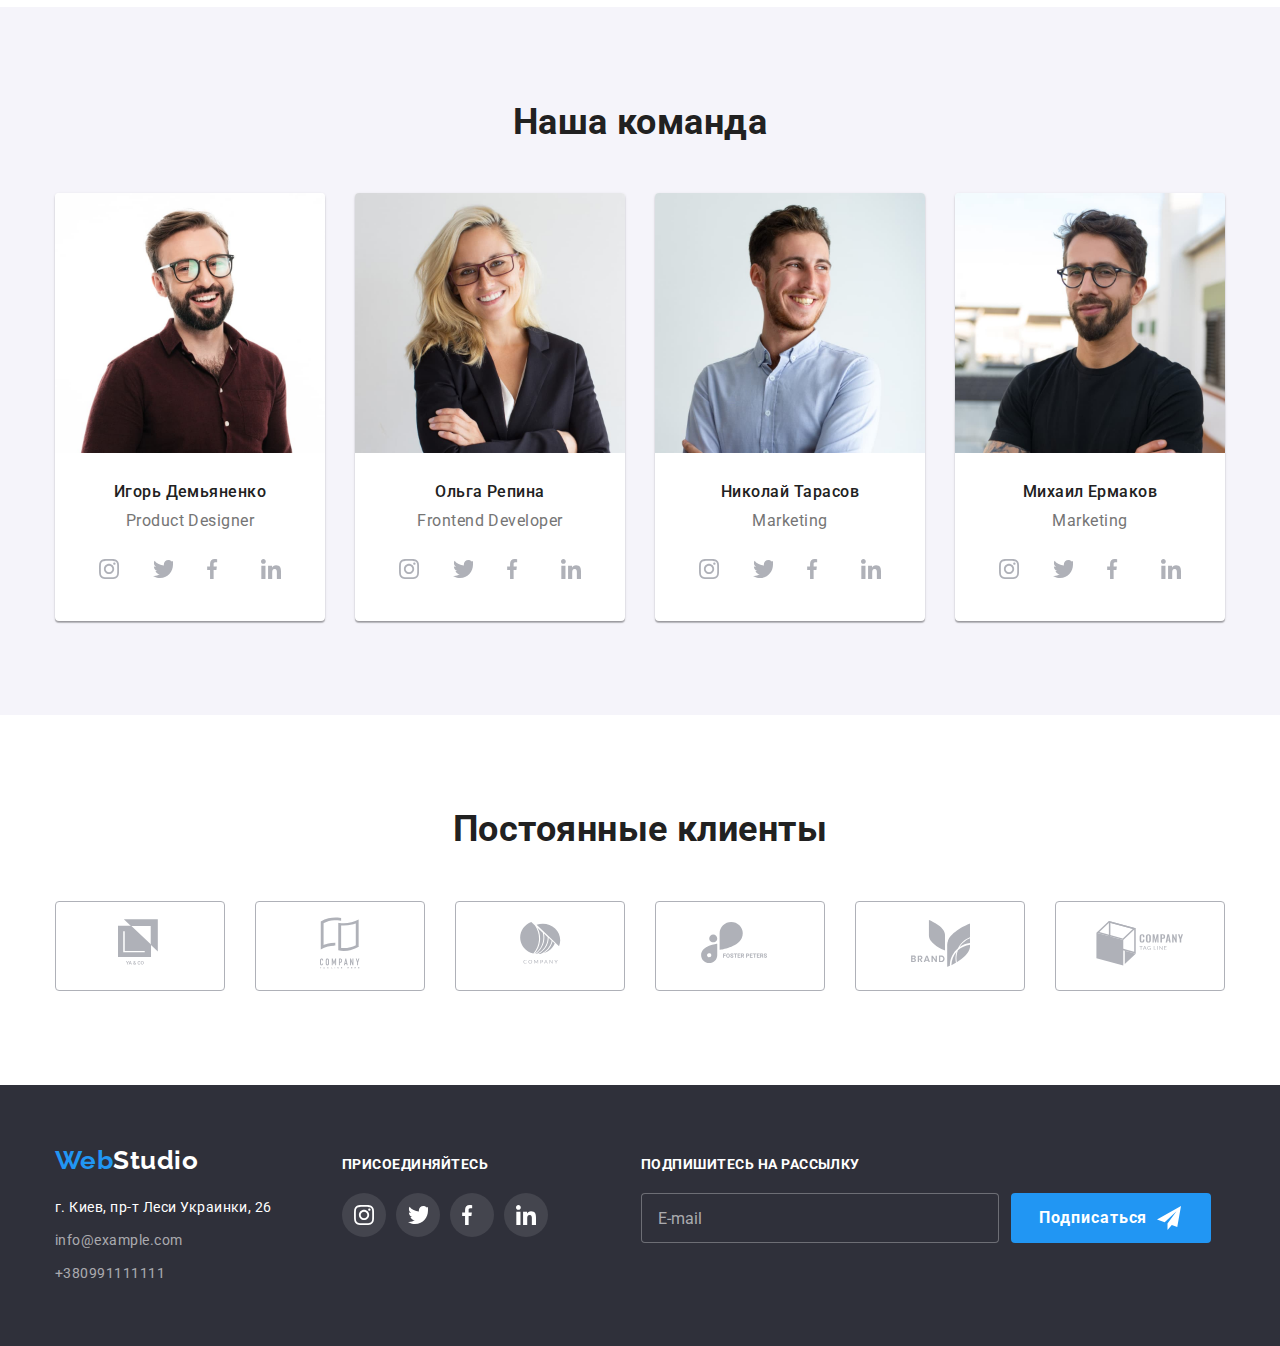
==== commit e5b33601: "дз готово+" ====
--- a/index.html
+++ b/index.html
@@ -399,7 +399,7 @@
                     <b class="subscribe">Подпишитесь на рассылку</b>
                     <form>
                         <input class="subscribe-input" type="email" placeholder="E-mail">
-                        <button class="subscribe-button">Подписаться
+                        <button class="subscribe-button" type="button">Подписаться
                             <svg class="subscribe-svg" width="24" height="24">
                                 <use href="../images/icons.svg#telegramm"></use>
                             </svg>
--- a/css/styles.css
+++ b/css/styles.css
@@ -561,7 +561,8 @@
 
 /* button */
 .footer-subscribe button {
-    position: relative;
+    display: flex;
+    align-items: center;
     font-weight: 700;
     font-size: 16px;
     line-height: 1.87;
@@ -574,12 +575,10 @@
     color: var(--primary-white-color);
 }
 
-/* .subscribe-svg {
-    position: absolute;
-    right: 10px;
-    bottom: 25%;
-    margin-right:10px;  
-} */
+.subscribe-svg {
+    margin-left: 10px;
+}
+
 
 /* страничка портфолио*/
 
@@ -889,12 +888,12 @@
     background-color: var(--accent-color);
 }
 
+/*эффект фокуса*/
 .input-checkbox:focus + .lable-checkbox::before {
     box-shadow: 0 0 0 2px var(--accent-color);
 }
 
 /* кнопка */
-
 .form button{
     margin: auto;
     font-weight: 700;
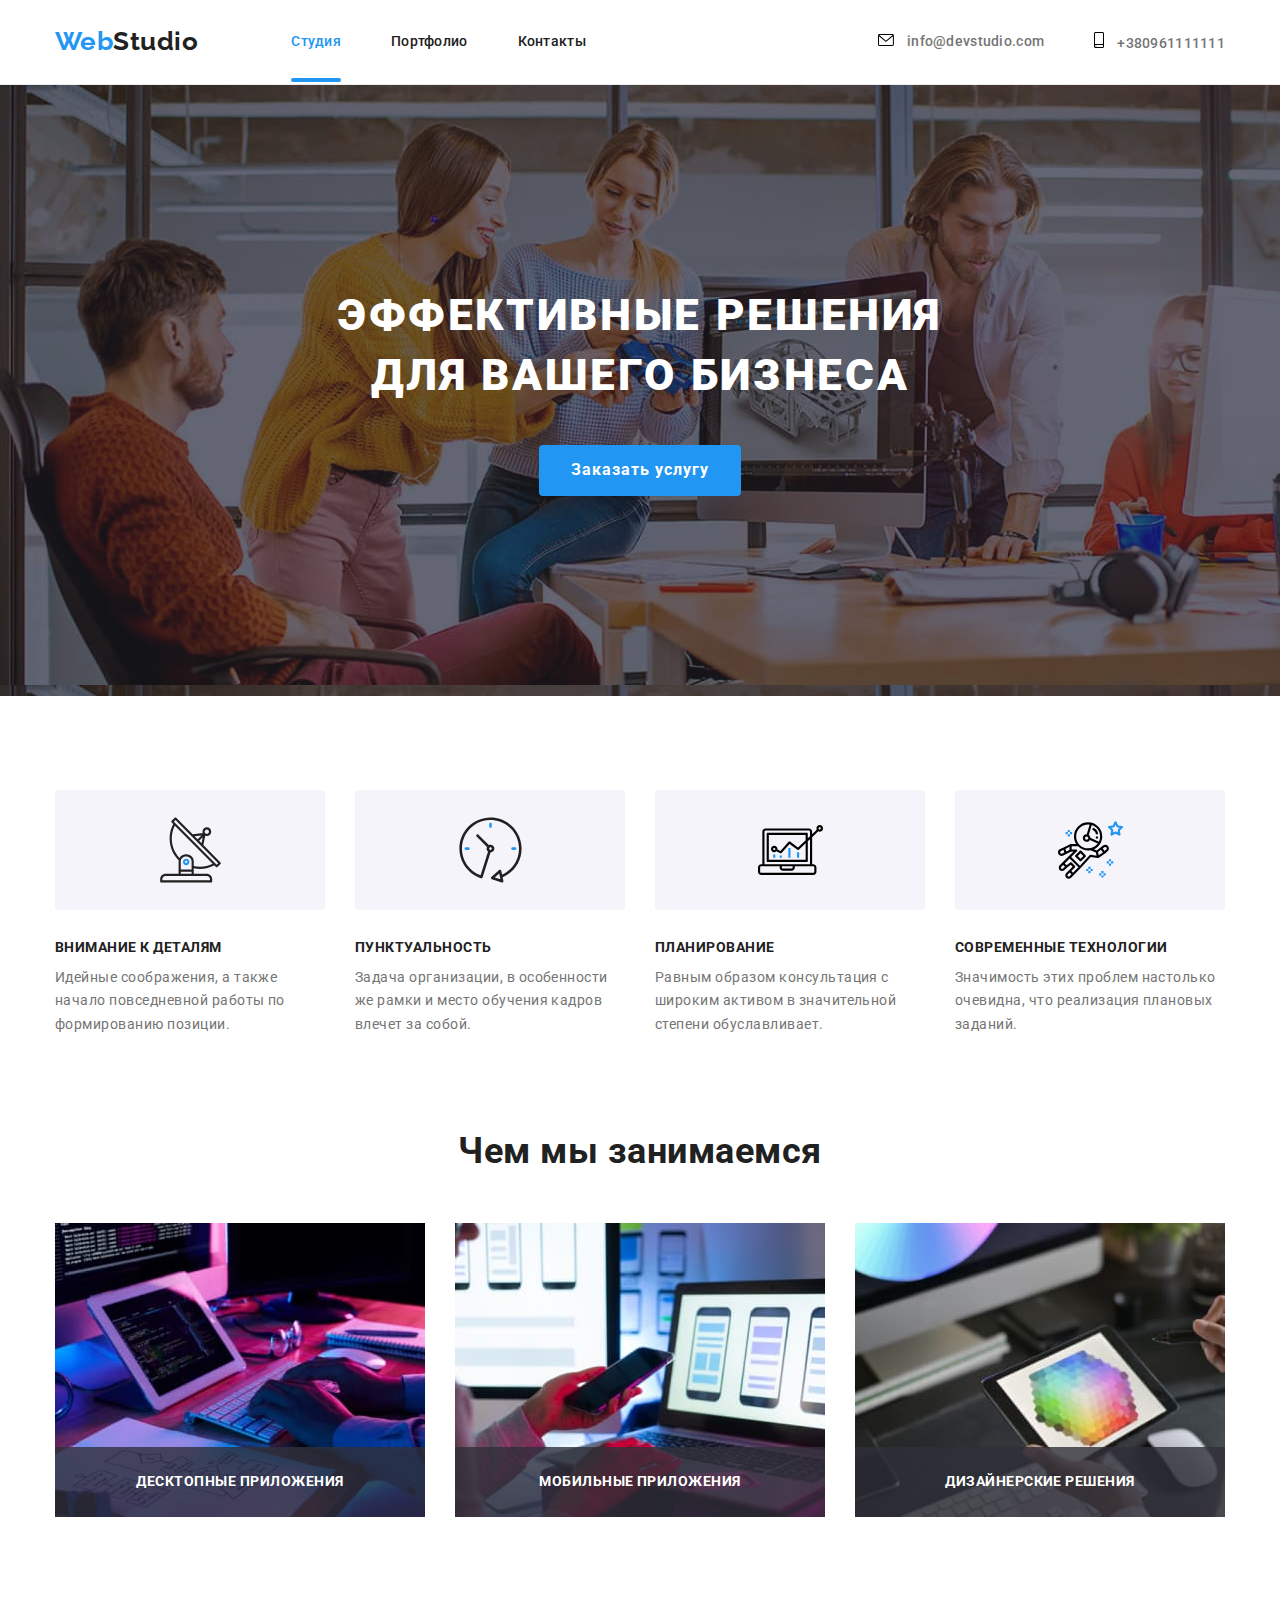
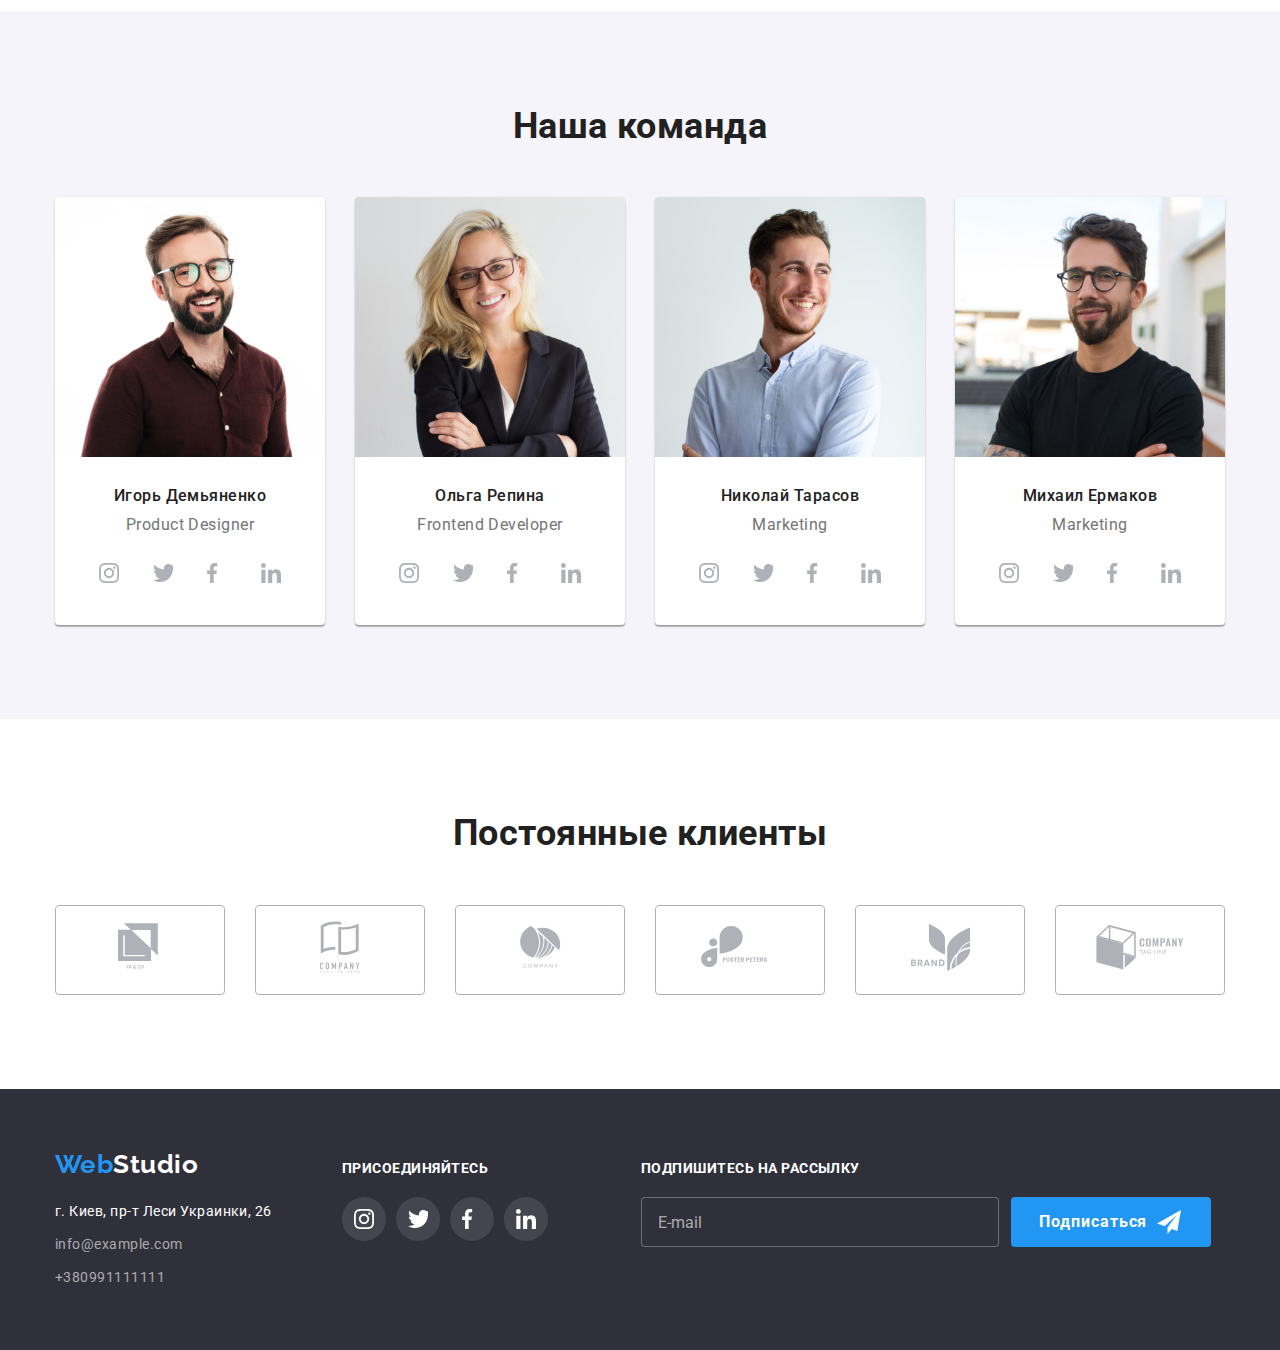
==== commit 26c0e3a9: "добавил кнопкам анимацию" ====
--- a/index.html
+++ b/index.html
@@ -40,7 +40,7 @@
                     </li>
                     <li class="item">
                         <a class="info twin" href="tel:+380961111111">
-                            <svg class="icons-link" width="16" height="12">
+                            <svg class="icons-link" width="10" height="16">
                                 <use href="./images/icons.svg#phone"></use>
                             </svg>
                             +380961111111
@@ -53,7 +53,7 @@
         <!-- HERO -->
         <section class="section-hero section">
             <h1 class="heading">Эффективные решения<br/>для вашего бизнеса</h1>
-                <button class="button hero" type="button" data-modal-open>Заказать услугу</button>
+                <button class="button-hero" type="button" data-modal-open>Заказать услугу</button>
         </section>
         <section class="section-advantages section">
             <div class="container">
@@ -398,8 +398,8 @@
                 <div class="footer-subscribe">
                     <b class="subscribe">Подпишитесь на рассылку</b>
                     <form>
-                        <input class="subscribe-input" type="email" placeholder="E-mail">
-                        <button class="subscribe-button" type="button">Подписаться
+                        <input class="subscribe-input" name="email" type="email" placeholder="E-mail">
+                        <button class="subscribe-button" type="submit">Подписаться
                             <svg class="subscribe-svg" width="24" height="24">
                                 <use href="../images/icons.svg#telegramm"></use>
                             </svg>
@@ -418,35 +418,35 @@
             </button>
             <form class="form" action="#">
                 <b>Оставьте свои данные, мы вам перезвоним</b>
-                <lable class="form-lable">
-                    Имя        
+                <lable class="info-lable">
+                    Имя
                     <span class="wrapper-field">
-                        <input class="form-input" type="name">
+                        <input class="form-input" type="name" name="name">
                         <svg class="form-svg" width="18" height="18">
                             <use href="./images/icons.svg#form-1"></use>
                         </svg>
                     </span>
                 </lable>
-                <lable class="form-lable">
+                <lable class="info-lable">
                     Телефон
                     <span class="wrapper-field">
-                        <input class="form-input" type="tel" required
+                        <input class="form-input" type="tel" name="tel" required
                         pattern="[0-9]{3}-[0-9]{3}-[0-9]{2}-[0-9]{2}" title="096-111-11-11">
                         <svg class="form-svg" width="18" height="18">
                             <use href="./images/icons.svg#form-2"></use>
                         </svg>
                     </span>
                 </lable>
-                <lable class="form-lable">
+                <lable class="info-lable">
                     Почта
                     <span class="wrapper-field">
-                        <input class="form-input" type="email" required>
+                        <input class="form-input" type="email" name="email" required>
                         <svg class="form-svg" width="18" height="18">
                             <use href="./images/icons.svg#form-3"></use>
                         </svg>
                     </span>
                 </lable>
-                <label class="form-lable massage">
+                <label class="info-lable massage">
                     Комментарий
                     <textarea class="form-message" name="comment" placeholder="Введите текст"></textarea>
                 </label>
--- a/css/styles.css
+++ b/css/styles.css
@@ -3,9 +3,15 @@
     --primary-white-color: #ffffff;
     --title-text-color: #757575;
     --accent-color:  #2196F3;
+    --hover-background-color: #188ce8;
+
+
     --main-font: Roboto, sans-serif;
+
     --card-shadow:  0px 1px 3px rgba(0, 0, 0, 0.12),
-     0px 1px 1px rgba(0, 0, 0, 0.14), 0px 2px 1px rgba(0, 0, 0, 0.2);
+    0px 1px 1px rgba(0, 0, 0, 0.14), 0px 2px 1px rgba(0, 0, 0, 0.2);
+
+    --animation: 250ms cubic-bezier(0.4, 0, 0.2, 1);
 }
 
 body { 
@@ -42,6 +48,11 @@
     cursor: pointer;
     display: block;
     border: none;
+}
+
+   /* убирает обводки */
+:active, :hover, :focus {
+    outline: none;
 }
 
 .container {
@@ -110,13 +121,13 @@
 
 .navigation-list {
     display: flex;
-    text-align: center;
+    align-items: center;
     margin-left: 93px;
 }
 
 .contacts-list {
     display: flex;
-    text-align: center;
+    align-items: center;
     margin-left: auto;
 }
 
@@ -131,7 +142,7 @@
 /*  svg / contact */
 
 .contacts-list .icons-link {
-    display: inline-flex;
+    display:inline-flex;
     margin-right: 10px;
     color: #757575;
 }
@@ -210,7 +221,7 @@
 
 /* ==============  КНОПКИ   ============== */
 
-.section-hero button {
+.button-hero {
     text-align: center;
     margin: 0 auto;
 
@@ -224,7 +235,15 @@
     border-radius: 4px;
     background-color: var(--accent-color);
     color: var(--primary-white-color);
-}
+
+}
+
+.button-hero:hover,
+.button-hero:focus {
+    transition: background-color var(--animation);
+    background-color: var(--hover-background-color);
+}
+
 
 /* ============= ПРЕИМУЩЕСТВА =============== */
 
@@ -543,7 +562,7 @@
 }
 
 /* input */
-.footer-subscribe input {
+.subscribe-input {
     margin-right: 12px;
     width: 358px;
     height: 50px;
@@ -557,6 +576,12 @@
 
 .subscribe-input::placeholder {
     color: rgba(255, 255, 255, 0.6);
+}
+
+.subscribe-input:hover,
+.subscribe-input:focus {
+    border-color:var(--accent-color);
+    outline: none;
 }
 
 /* button */
@@ -573,7 +598,15 @@
     border-radius: 4px;
     background-color: var(--accent-color);
     color: var(--primary-white-color);
-}
+    outline: none;
+}
+
+.subscribe-button:hover,
+.subscribe-button:focus {
+    transition: background-color var(--animation);
+    background-color: var(--hover-background-color);
+}
+
 
 .subscribe-svg {
     margin-left: 10px;
@@ -730,6 +763,7 @@
     background-color: #fff;
     border-radius: 4px;
     padding: 40px; 
+    margin-top: 10px; /*временно*/
 
 }
 
@@ -812,7 +846,7 @@
     fill: var(--accent-color);
 }
 
-.form-lable {
+.info-lable {
     font-size: 12px;
     line-height: 1.16;
     letter-spacing: 0.01em;
@@ -907,3 +941,9 @@
     color: var(--primary-white-color);
     transition: color 250ms cubic-bezier(0.4, 0, 0.2, 1),background-color 250ms cubic-bezier(0.4, 0, 0.2, 1);
 }
+
+.button-form:hover,
+.button-form:focus {
+    transition: background-color var(--animation);
+    background-color: var(--hover-background-color);
+}
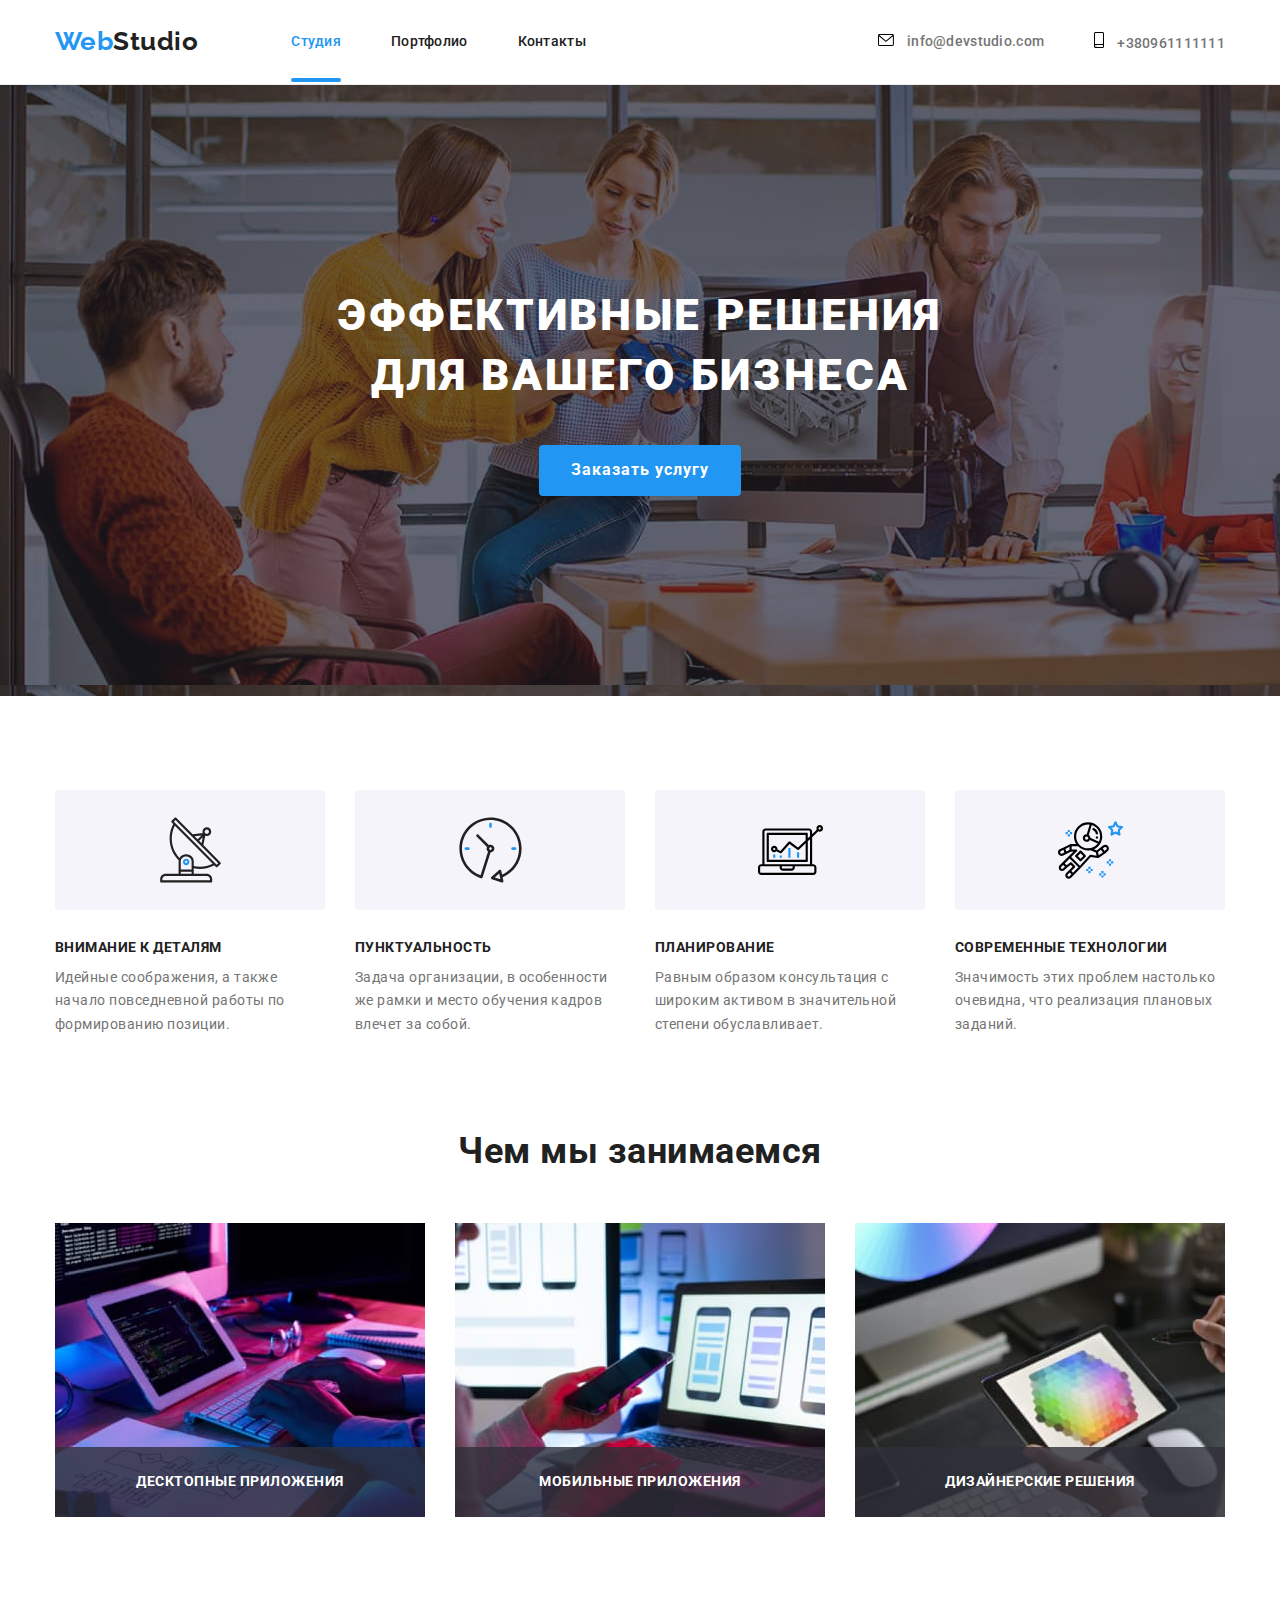
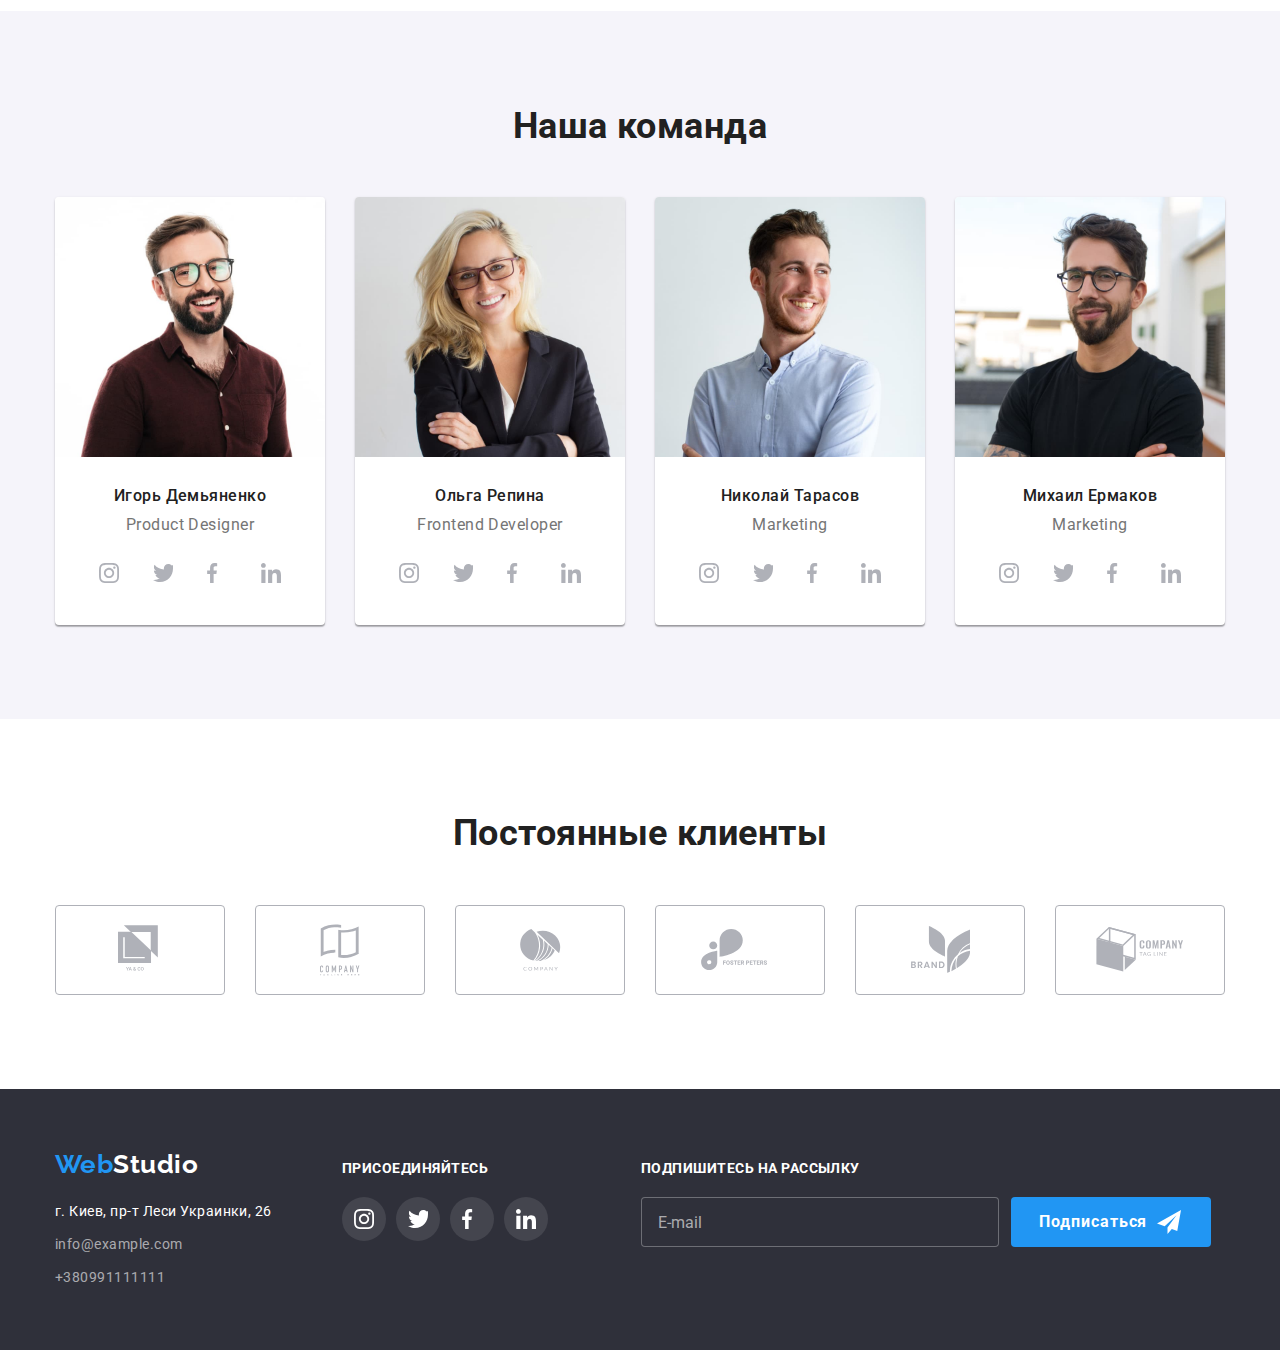
==== commit 1749bb8a: "исправил :hover , :focus "постоянные клиенты"" ====
--- a/index.html
+++ b/index.html
@@ -25,7 +25,7 @@
                         <a class="navigation-link twin" href="./portfolio.html">Портфолио</a>
                     </li>
                     <li class="item">
-                        <a class="navigation-link twin" href="">Контакты</a>
+                        <a href="#contacts" class="navigation-link twin" href="">Контакты</a>
                     </li>
                 </ul>
             </nav>
@@ -299,42 +299,42 @@
                 <h2 class="heading">Постоянные клиенты</h2>
                 <ul class="clients-list list">
                     <li class="item-clients">
-                        <a href="#">
+                        <a class="clients-link" href="#">
                             <svg class="svg-logo" width="44" height="49">
                                 <use href="./images/icons.svg#logo-1"></use>
                             </svg>
                         </a>
                     </li>
                     <li class="item-clients">
-                        <a href="#">
+                        <a class="clients-link" href="#">
                             <svg class="svg-logo" width="40" height="52">
                                 <use href="./images/icons.svg#logo-2"></use>
                             </svg>
                         </a>
                     </li>
                     <li class="item-clients">
-                        <a href="#">
+                        <a class="clients-link" href="#">
                             <svg class="svg-logo" width="41" height="42">
                                 <use href="./images/icons.svg#logo-3"></use>
                             </svg>
                         </a>
                     </li>
                     <li class="item-clients">
-                        <a href="#">
+                        <a class="clients-link" href="#">
                             <svg class="svg-logo" width="79" height="42">
                                 <use href="./images/icons.svg#logo-4"></use>
                             </svg>
                         </a>
                     </li>
                     <li class="item-clients">
-                        <a href="#">
+                        <a class="clients-link" href="#">
                             <svg class="svg-logo" width="59" height="47">
                                 <use href="./images/icons.svg#logo-5"></use>
                             </svg>
                         </a>
                     </li>
                     <li class="item-clients">
-                        <a href="#">
+                        <a class="clients-link" href="#">
                             <svg class="svg-logo" width="88" height="45">
                                 <use href="./images/icons.svg#logo-6"></use>
                             </svg>
@@ -350,7 +350,7 @@
                 <div class="footer-address">
                     <a class="logo footer" href="">Web<span class="span-footer">Studio</span>
                     </a>
-                    <address class="address">
+                    <address id="contacts" class="address">
                         <p>г. Киев, пр-т Леси Украинки, 26</p>
                         <ul class="footer-contacts list">
                             <li class="item">
--- a/css/styles.css
+++ b/css/styles.css
@@ -353,13 +353,17 @@
     width: 44px;
     height: 44px;
     border-radius: 50%;
-
-    transition: background-color 250ms cubic-bezier(0.4, 0, 0.2, 1);
+}
+
+.social-link:hover,
+.social-link:focus {
+    transition: background-color var(--animation);
+    background-color: var(--accent-color);
 }
 
 .social-link:hover .svg-icons,
 .social-link:focus .svg-icons {
-    fill: var(--primary-white-color);    
+    fill: var(--primary-white-color);
 }
 
 .item-icon:hover .social-link,
@@ -380,7 +384,7 @@
     font-weight: 700;
     font-size: 36px;
     line-height: 1.17;
-    text-align: center;
+    text-align : center;
 }
 
 .team-list {
@@ -440,7 +444,7 @@
     justify-content: space-between;
 }
 
-.item-clients {
+.clients-link {
     display: flex;
     justify-content: center;
     align-items: center;
@@ -448,26 +452,20 @@
     width: 170px;
     height: 90px;
     border: 1px solid #AFB1B8; 
-    box-sizing: border-box;
-    border-radius: 4px;
-}
-
-.svg-logo {
-    fill: #AFB1B8;
-} 
-
-.clients-list .item:not(:last-child){
+    border-radius: 4px;
+    fill:#AFB1B8;
+    transition: fill var(--animation), border-color var(--animation);
+}
+
+.clients-link:hover,
+.clients-link:focus {
+    border-color: var(--accent-color);
+    fill: var(--accent-color);
+    /* outline: none; */
+}
+
+.clients-list .item:not(:last-child) {
     margin-right: 30px;
-}
-
-.item-clients:hover {
-    border-color:var(--accent-color);
-    transition: border-color 250ms cubic-bezier(0.4, 0, 0.2, 1);
-}
-
-.item-clients:hover .svg-logo {
-    fill: var(--accent-color);
-    transition: fill 250ms cubic-bezier(0.4, 0, 0.2, 1);
 }
 
 /* ============== FOOTER ============== */
@@ -581,7 +579,6 @@
 .subscribe-input:hover,
 .subscribe-input:focus {
     border-color:var(--accent-color);
-    outline: none;
 }
 
 /* button */
@@ -649,7 +646,7 @@
     padding: 6px 22px;
     border-radius: 4px;
 
-    transition: background-color 250ms cubic-bezier(0.4, 0, 0.2, 1);
+    transition: background-color var(--animation);
 }
     
 .buttons-list .item:not(:last-child){
@@ -729,7 +726,7 @@
     /* overflow: scroll; */
 
     transform: translateY(100%);
-    transition: transform 250ms cubic-bezier(0.4, 0, 0.2, 1);
+    transition: transform var(--animation);
 }
 
 .link-wrapper:hover .overlay,
@@ -778,12 +775,12 @@
 
     background-color: #fff;
     border: 1px solid rgba(0, 0, 0, 0.1);
-    transition: border 250ms cubic-bezier(0.4, 0, 0.2, 1);
 }
 
 .button-svg:hover,
 .button-svg:focus {
     fill: var(--accent-color);
+    transition: border var(--animation);
 }
 
 .is-hidden {
@@ -815,7 +812,7 @@
     top: 50%;
     left: 12px;
     transform: translateY(-50%);
-    transition: fill 250ms cubic-bezier(0.4, 0, 0.2, 1);
+    transition: fill var(--animation);
 }
 
 .wrapper-field {
@@ -829,7 +826,7 @@
     padding-left: 42px;
     border: 1px solid rgba(33, 33, 33, 0.2);
     border-radius: 4px;
-    transition: border-color 250ms cubic-bezier(0.4, 0, 0.2, 1);
+    transition: border-color var(--animation);
 }
 
 .form-input:focus {
@@ -863,7 +860,7 @@
     resize: none;
     border: 1px solid rgba(33, 33, 33, 0.2);
     border-radius: 4px;
-    transition: border-color 250ms cubic-bezier(0.4, 0, 0.2, 1);
+    transition: border-color var(--animation);
     margin-top: 4px;
 }
 
@@ -939,11 +936,10 @@
     border-radius: 4px;
     background-color: var(--accent-color);
     color: var(--primary-white-color);
-    transition: color 250ms cubic-bezier(0.4, 0, 0.2, 1),background-color 250ms cubic-bezier(0.4, 0, 0.2, 1);
 }
 
 .button-form:hover,
 .button-form:focus {
-    transition: background-color var(--animation);
+    transition: color var(--animation), background-color var(--animation);
     background-color: var(--hover-background-color);
 }
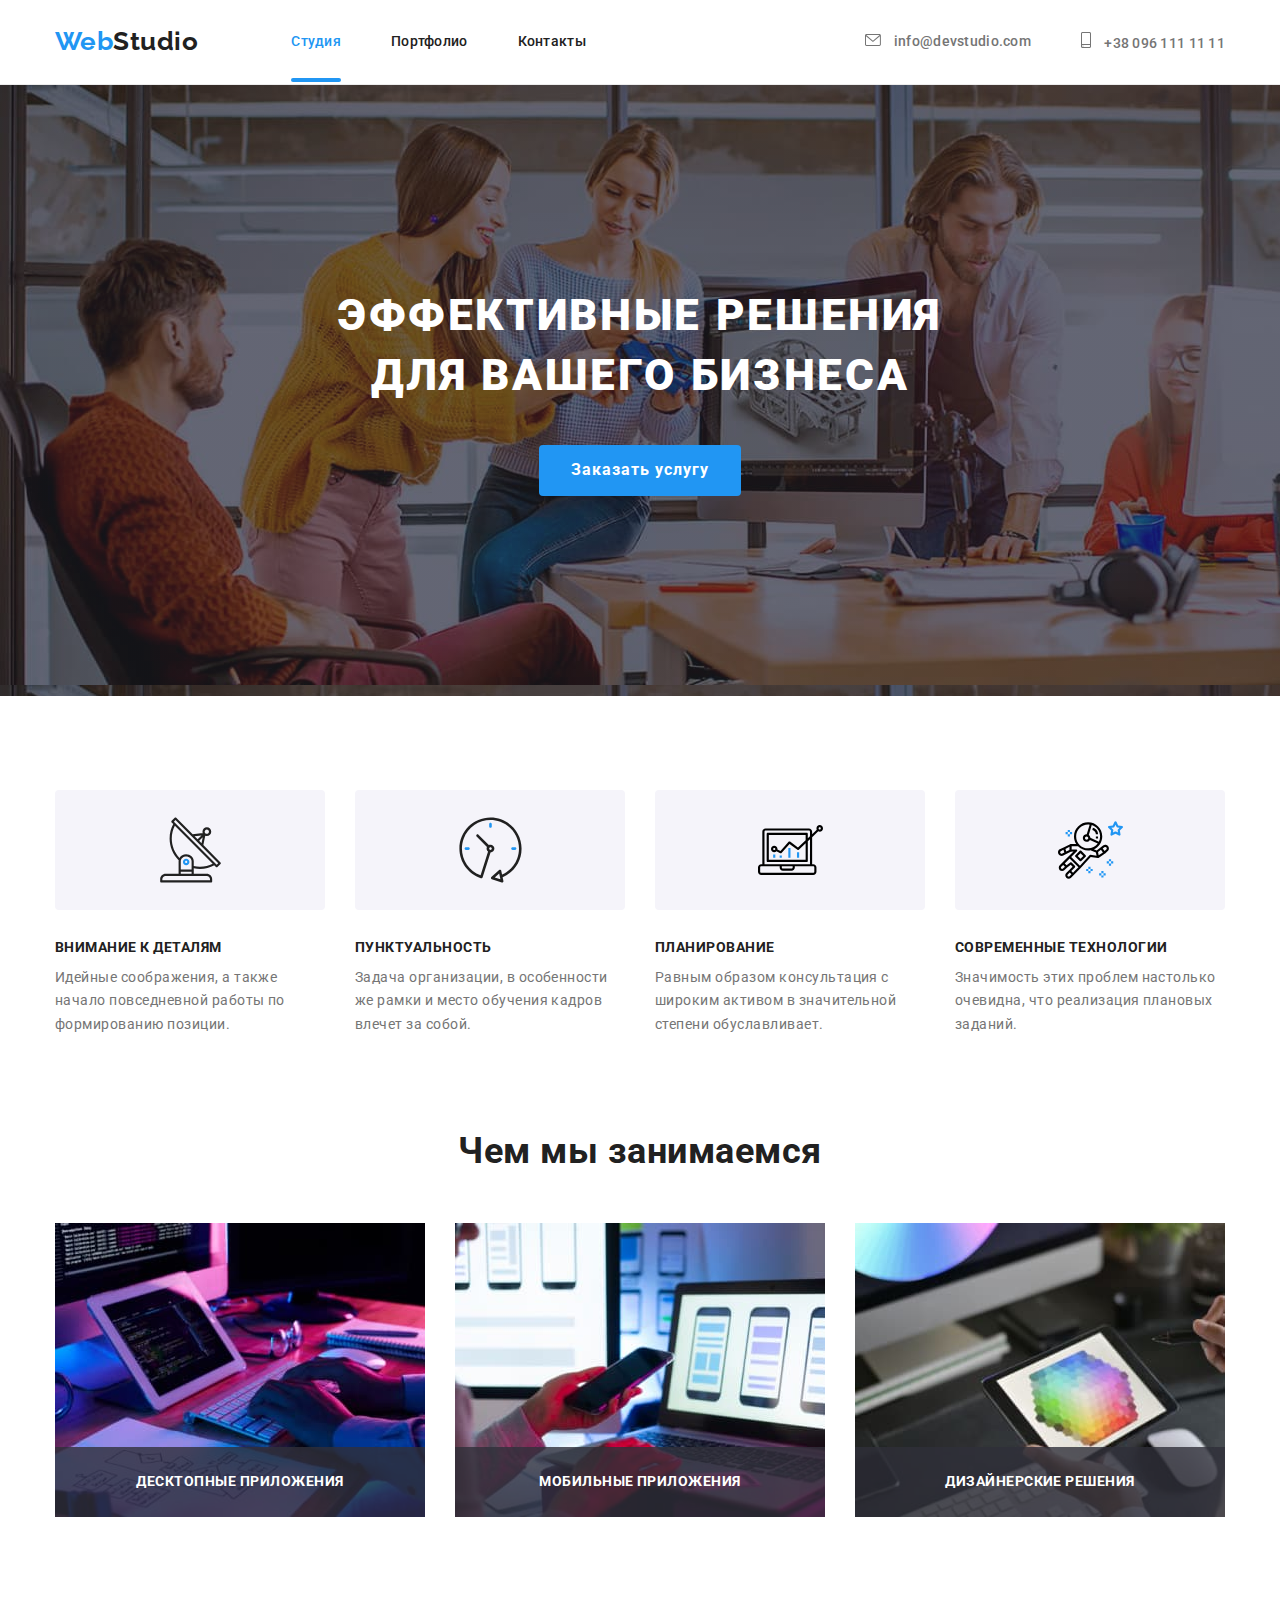
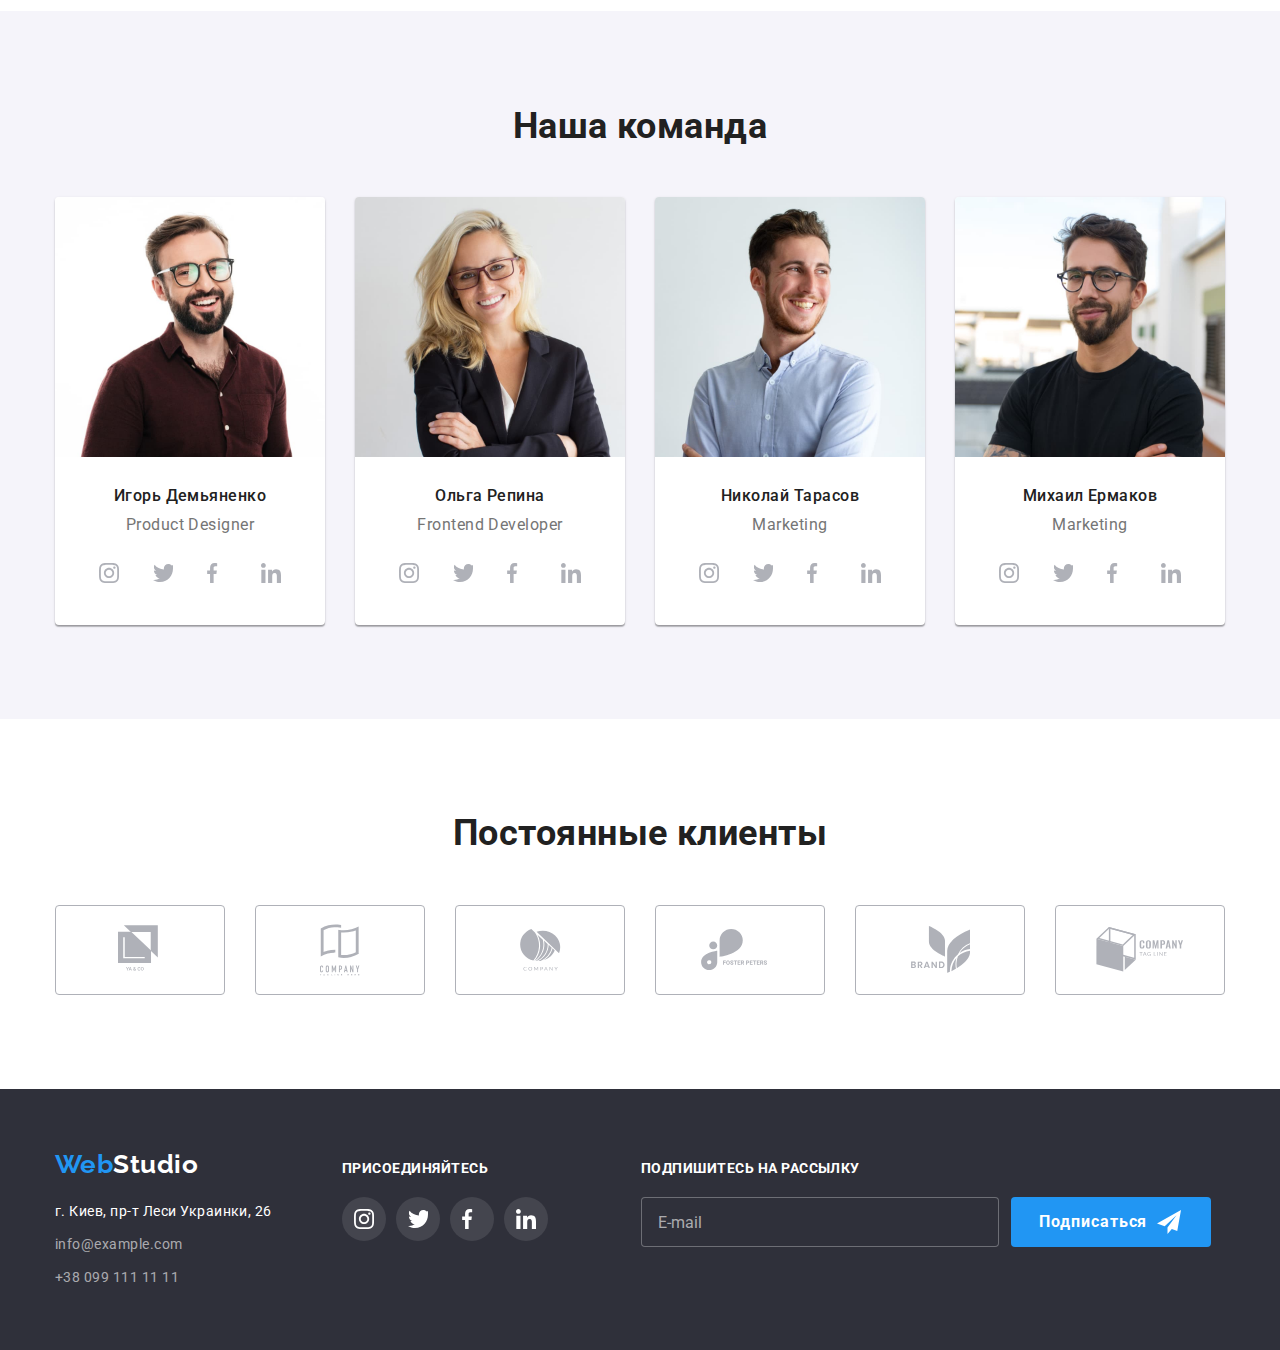
==== commit 0b93066d: "закончил работу" ====
--- a/index.html
+++ b/index.html
@@ -43,7 +43,7 @@
                             <svg class="icons-link" width="10" height="16">
                                 <use href="./images/icons.svg#phone"></use>
                             </svg>
-                            +380961111111
+                            +38&nbsp;096&nbsp;111&nbsp;11&nbsp;11
                         </a>
                     </li>
                 </ul>
@@ -357,7 +357,7 @@
                                 <a class="info" href="mailto:info@example.com">info@example.com</a>
                             </li>
                             <li class="item">
-                                <a class="info" href="tel:+380991111111">+380991111111</a>
+                                <a class="info" href="tel:+380991111111">+38&nbsp;099&nbsp;111&nbsp;11&nbsp;11</a>
                             </li>
                         </ul>
                     </address>
--- a/css/styles.css
+++ b/css/styles.css
@@ -130,7 +130,7 @@
     align-items: center;
     margin-left: auto;
 }
-
+        
 .contacts-list .item:not(:last-child){
     margin-right: 50px;
 }
@@ -144,7 +144,8 @@
 .contacts-list .icons-link {
     display:inline-flex;
     margin-right: 10px;
-    color: #757575;
+    fill: #757575;
+    
 }
 
 .contacts-list .info:hover .icons-link,
@@ -153,13 +154,11 @@
 }
 
 /* ==============  эффект текущей страницы ============ */
-
 .navigation-list .current {
     color: var(--accent-color);
 }
 
 /*  нижнее подчеркивание */
-
 .current::after{
     content: '';
     position: absolute;
@@ -172,11 +171,10 @@
     border-radius: 2px;
     background-color:var(--accent-color);
 
-    transition: opacity 250ms cubic-bezier(0.4, 0, 0.2, 1);
+    transition: opacity var(--animation);
 }
 
 /* ============== ХЕДЕР  ============== */
-
 .header{
     border-bottom: 1px solid #ECECEC;
 }
@@ -190,7 +188,6 @@
     display: flex;
     align-items: center;
 }
-
 /* ============= ГЕРОЙ =============== */
 
 .section-hero {
